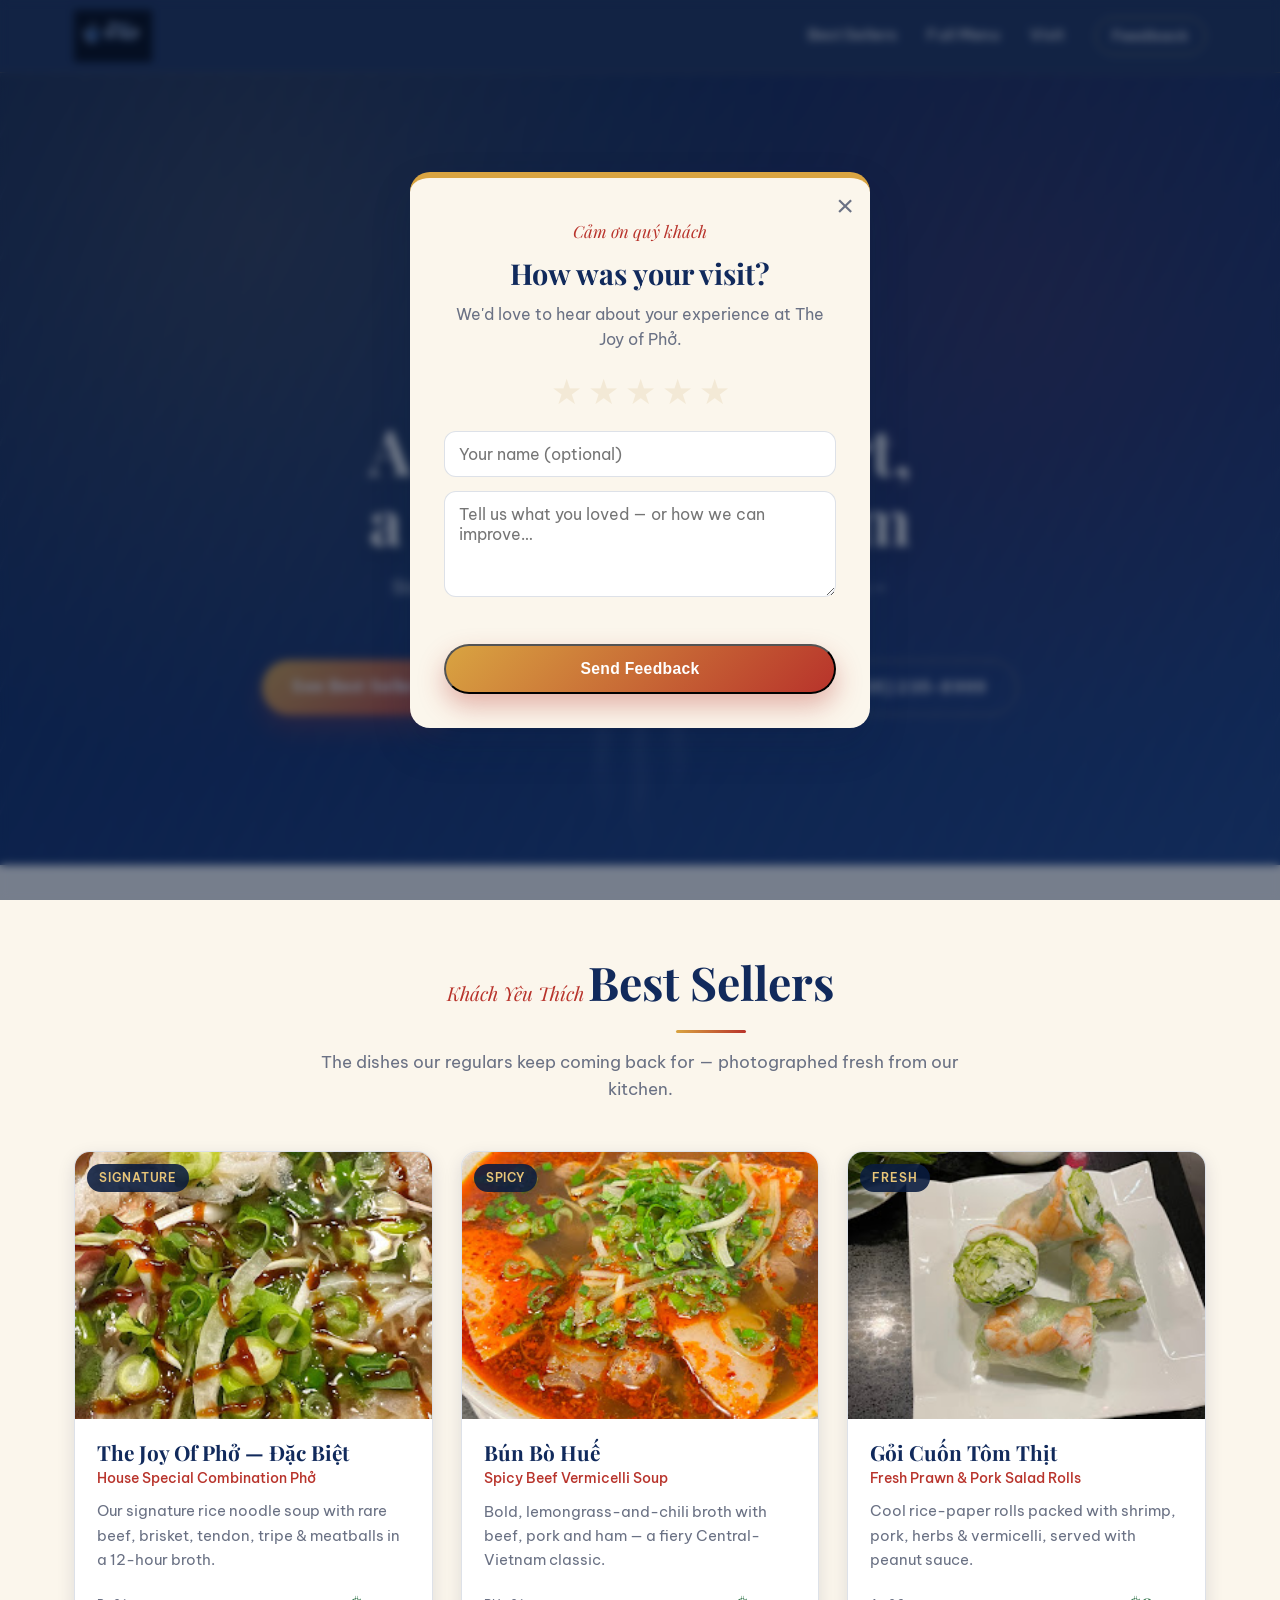
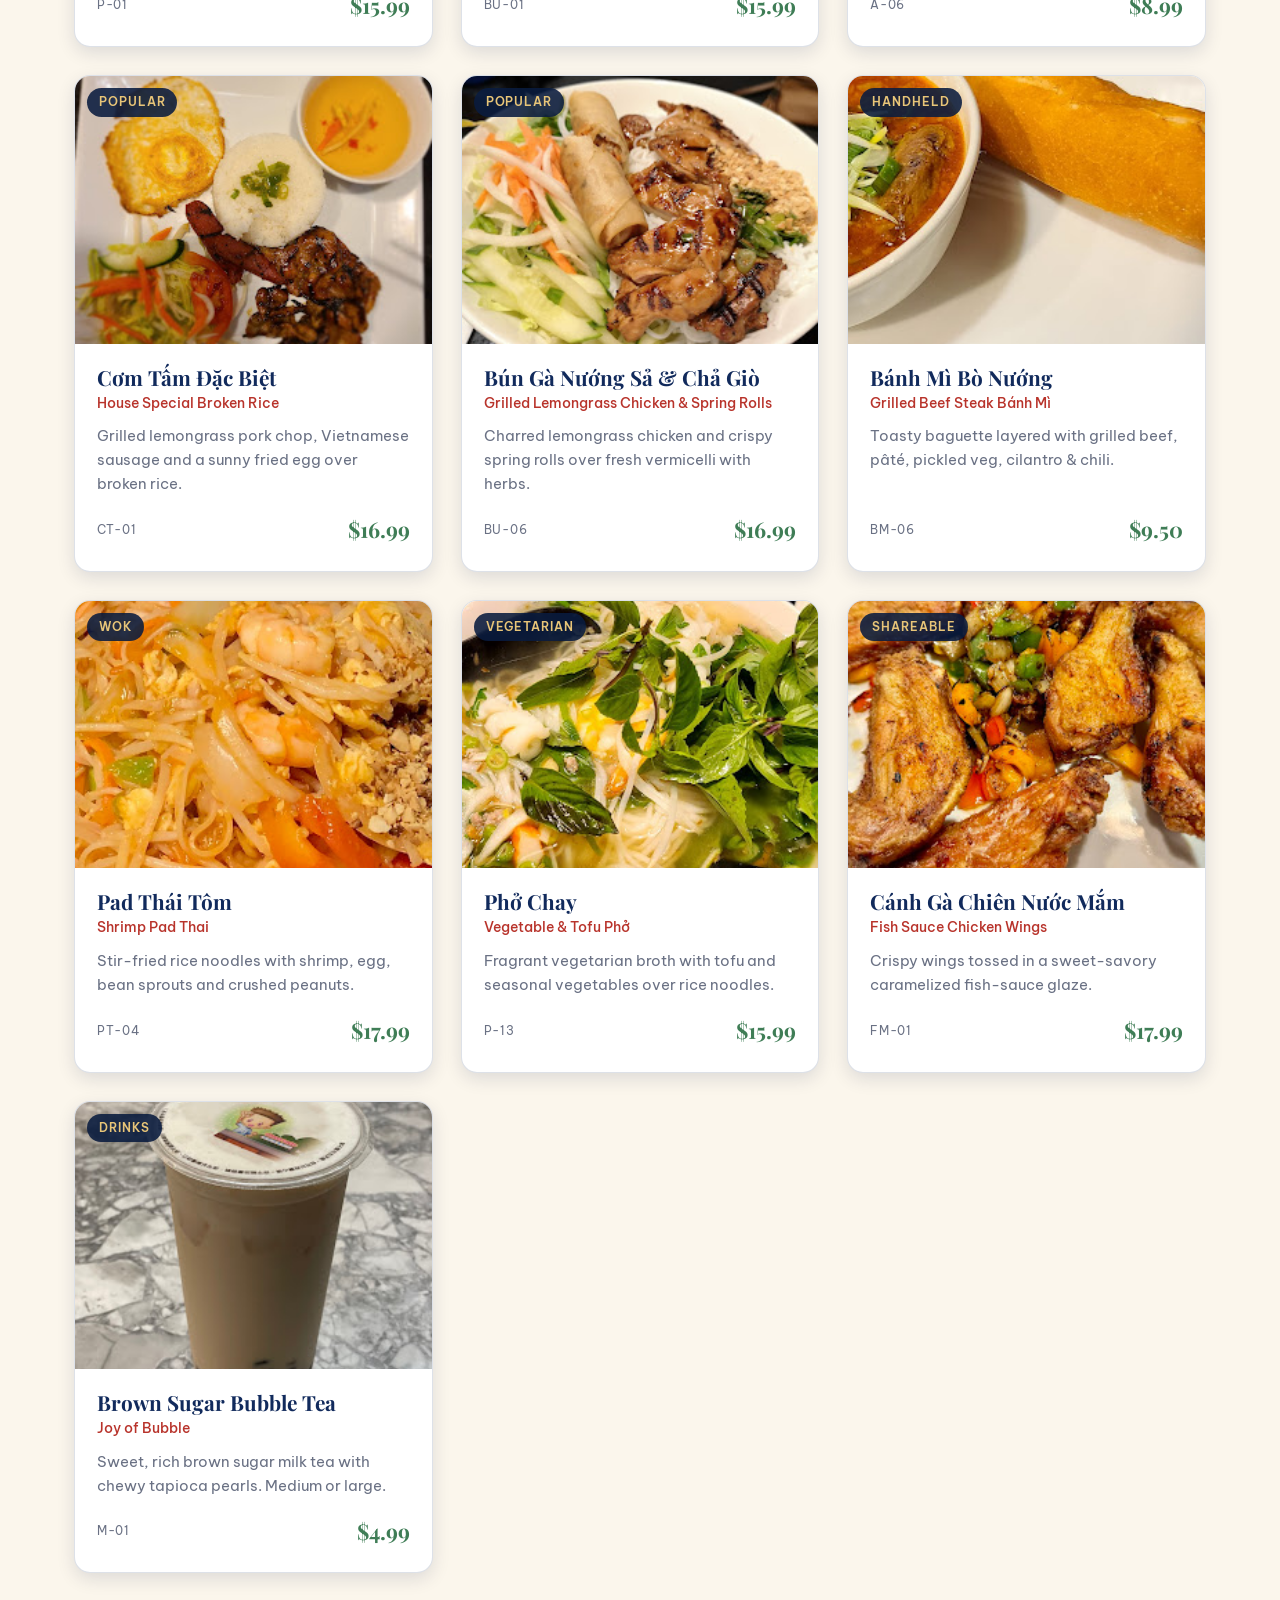
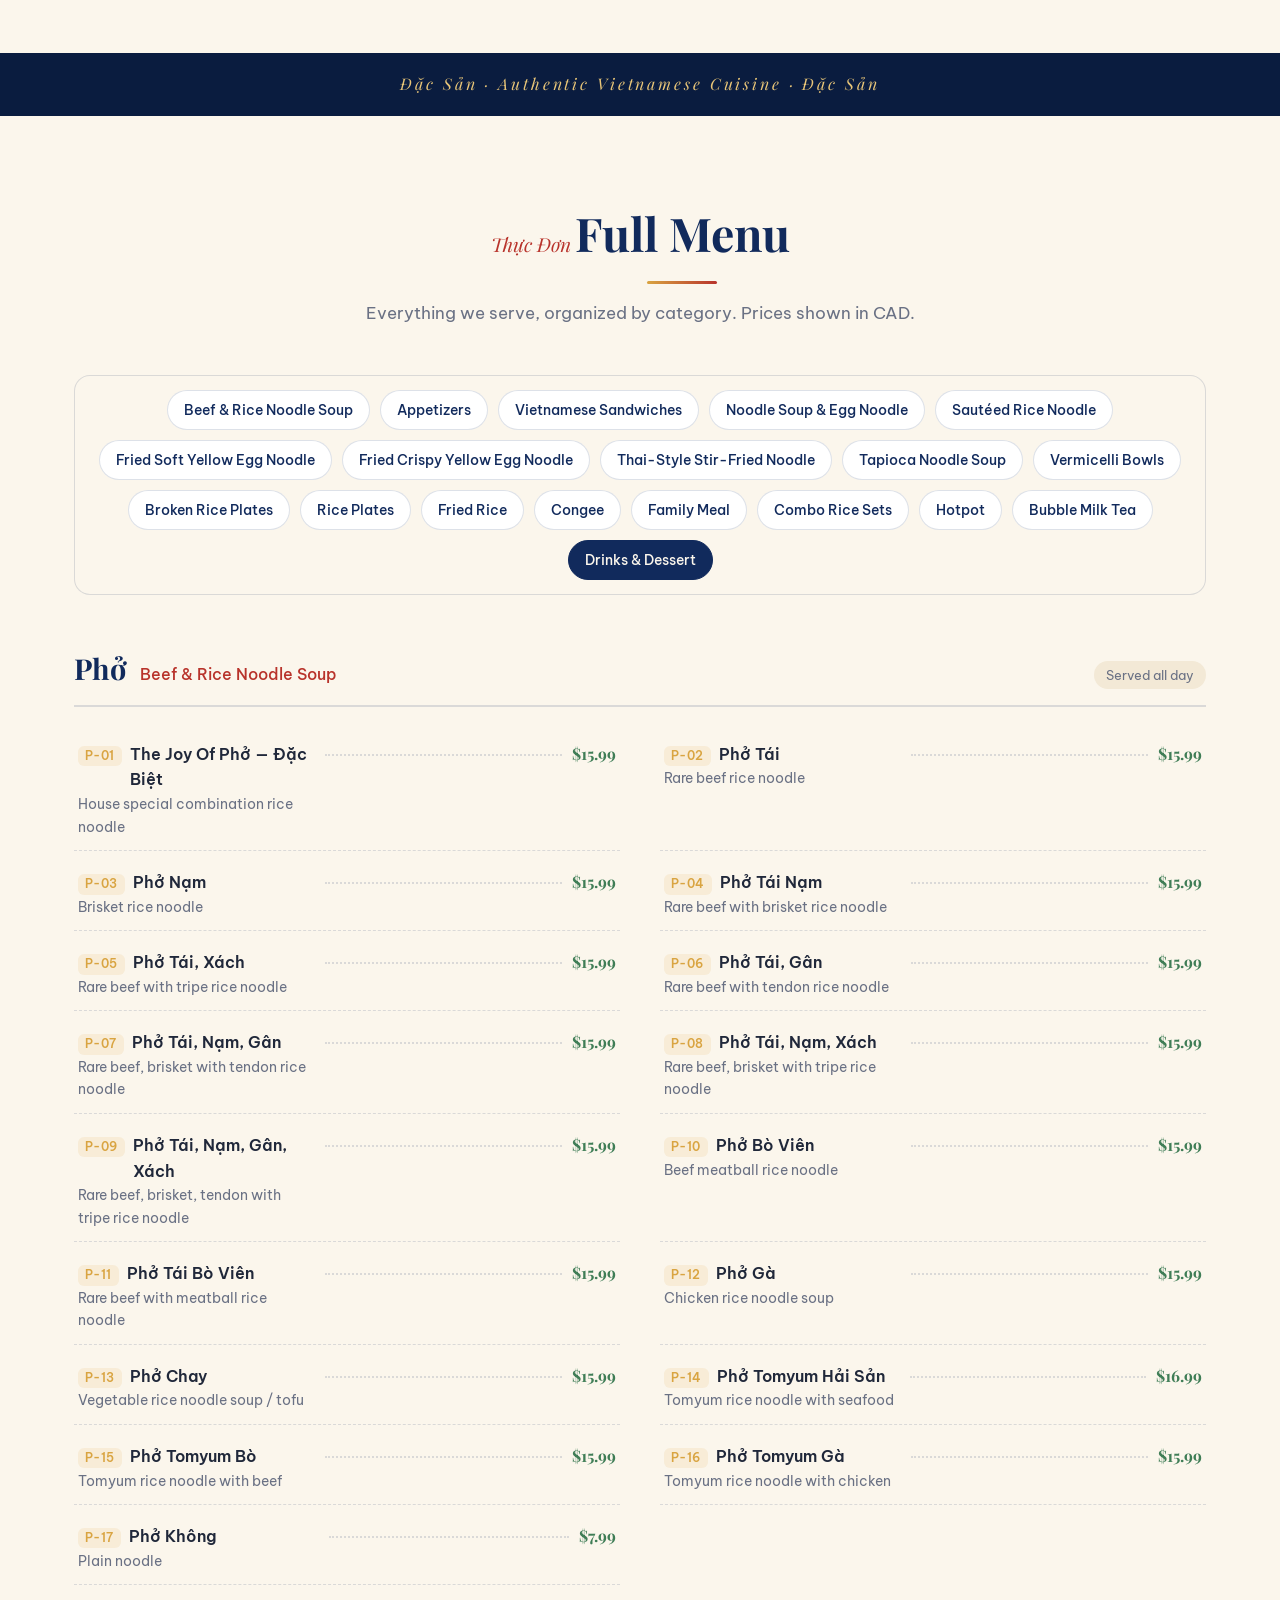
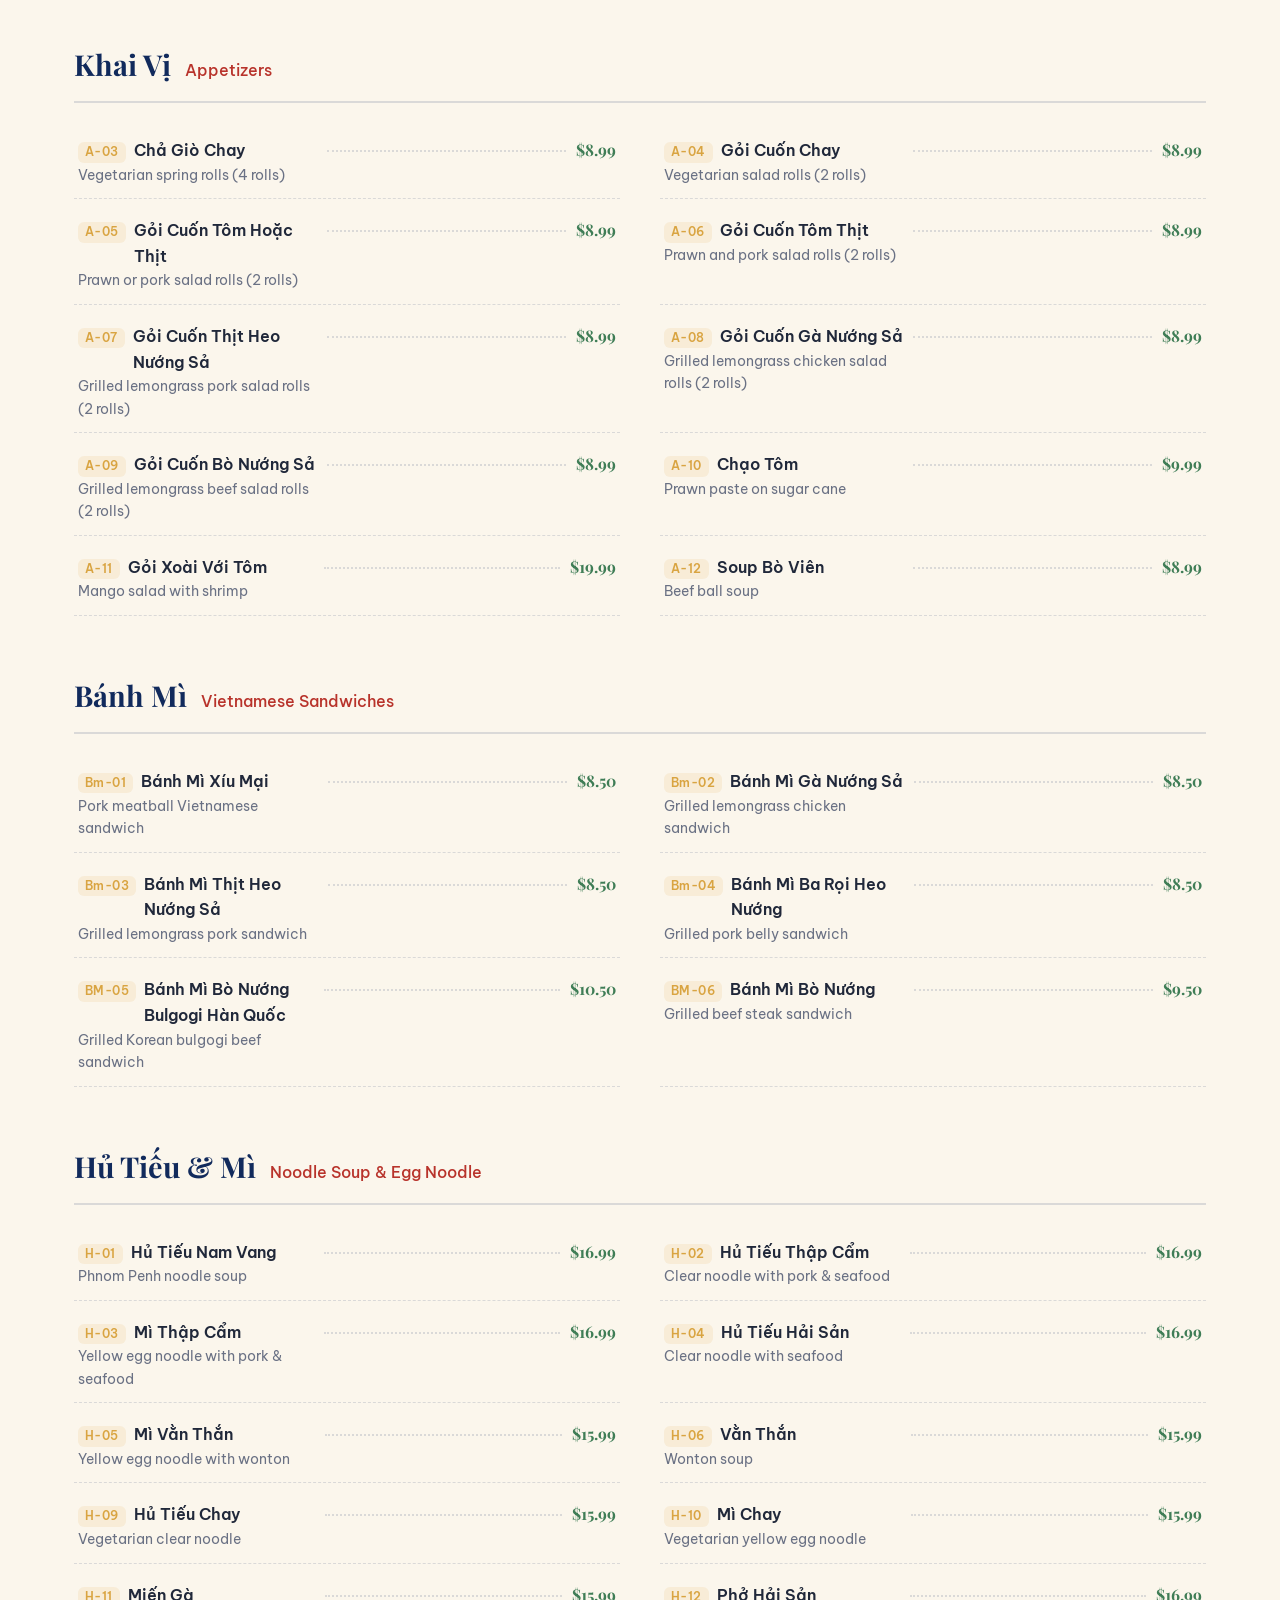
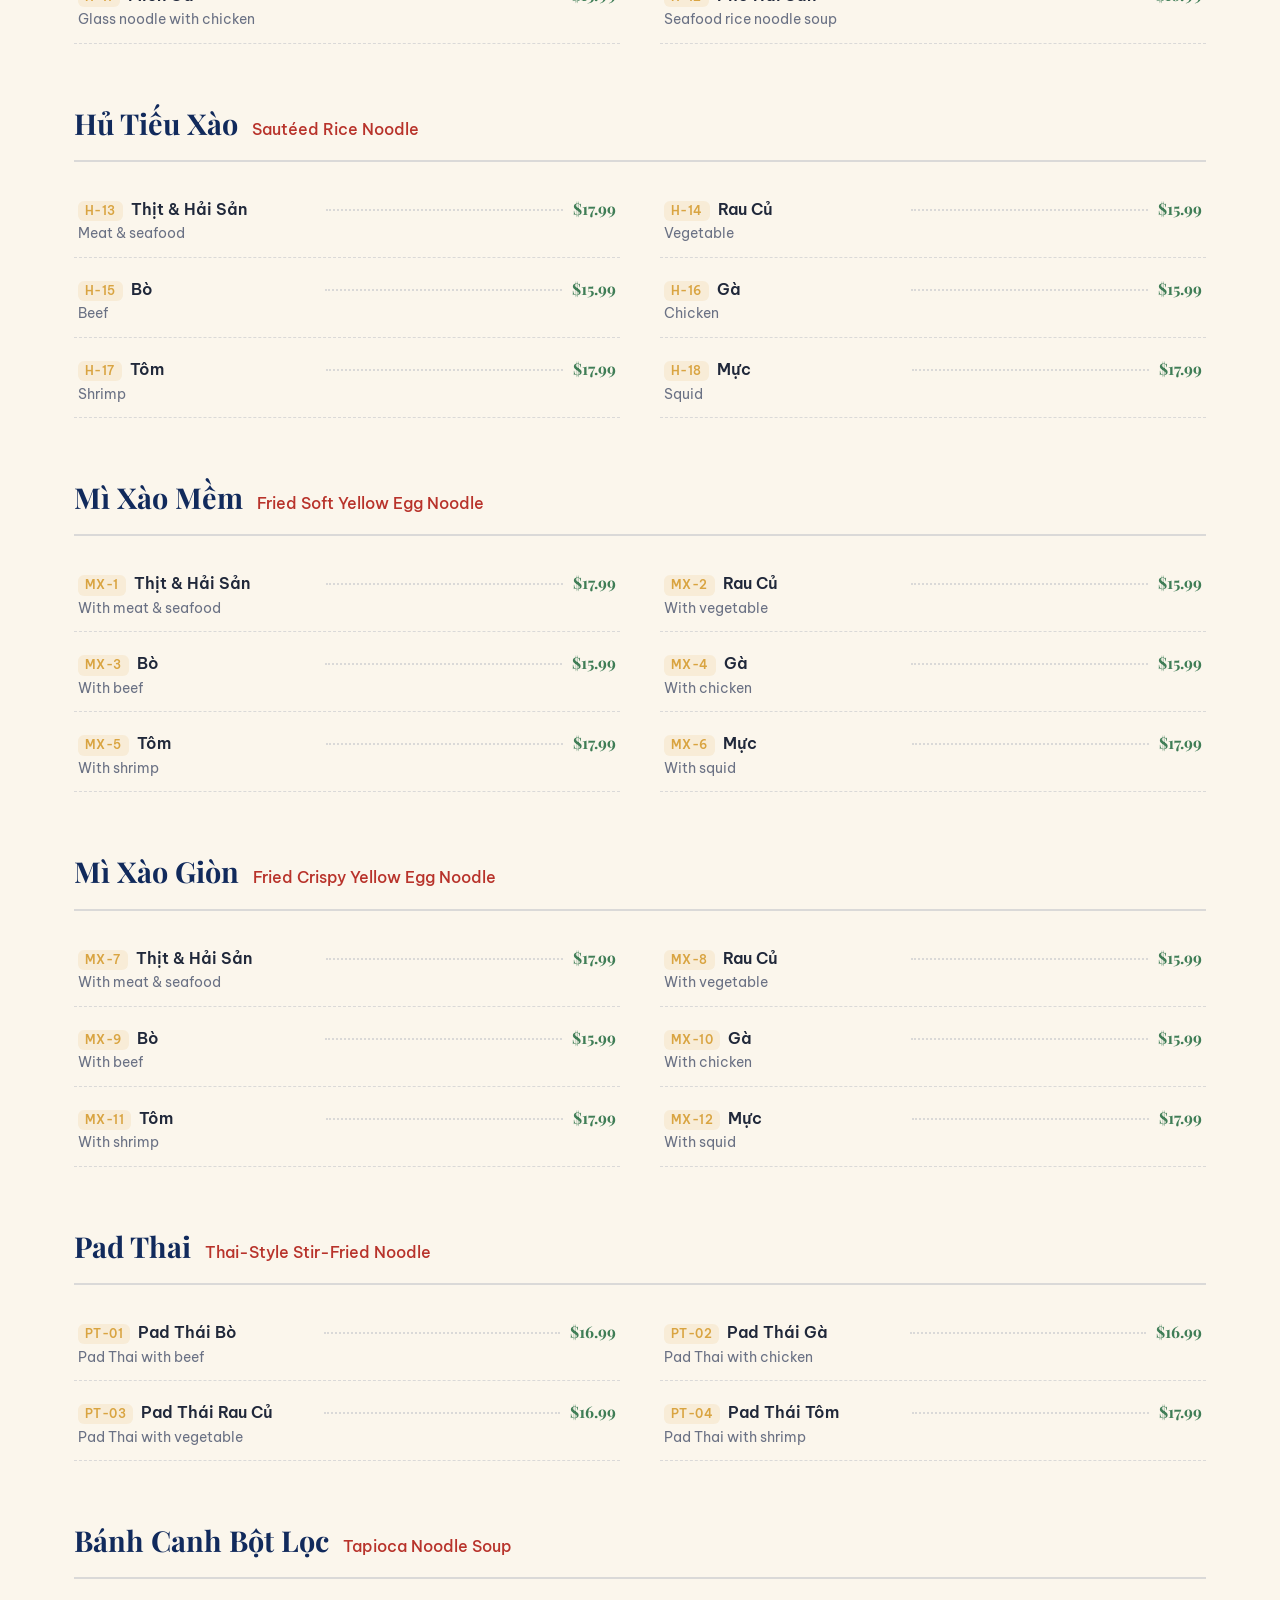
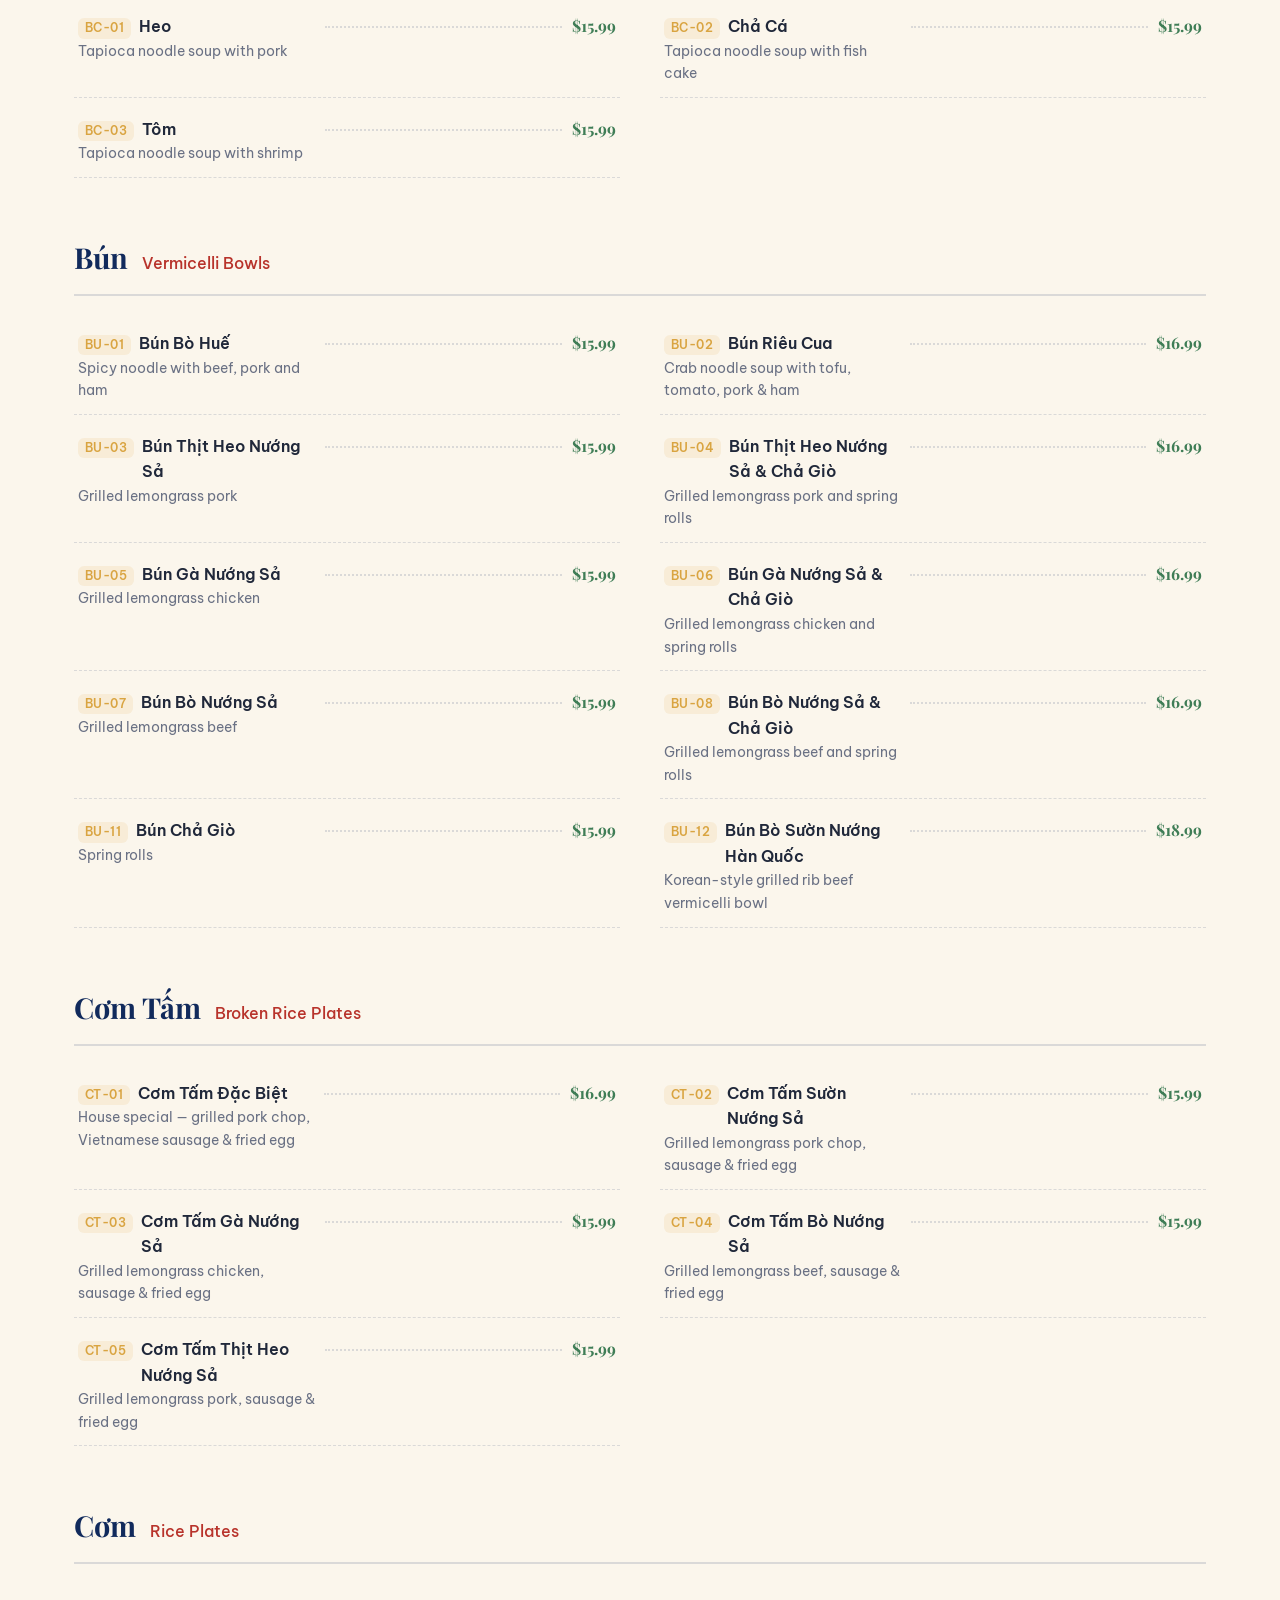
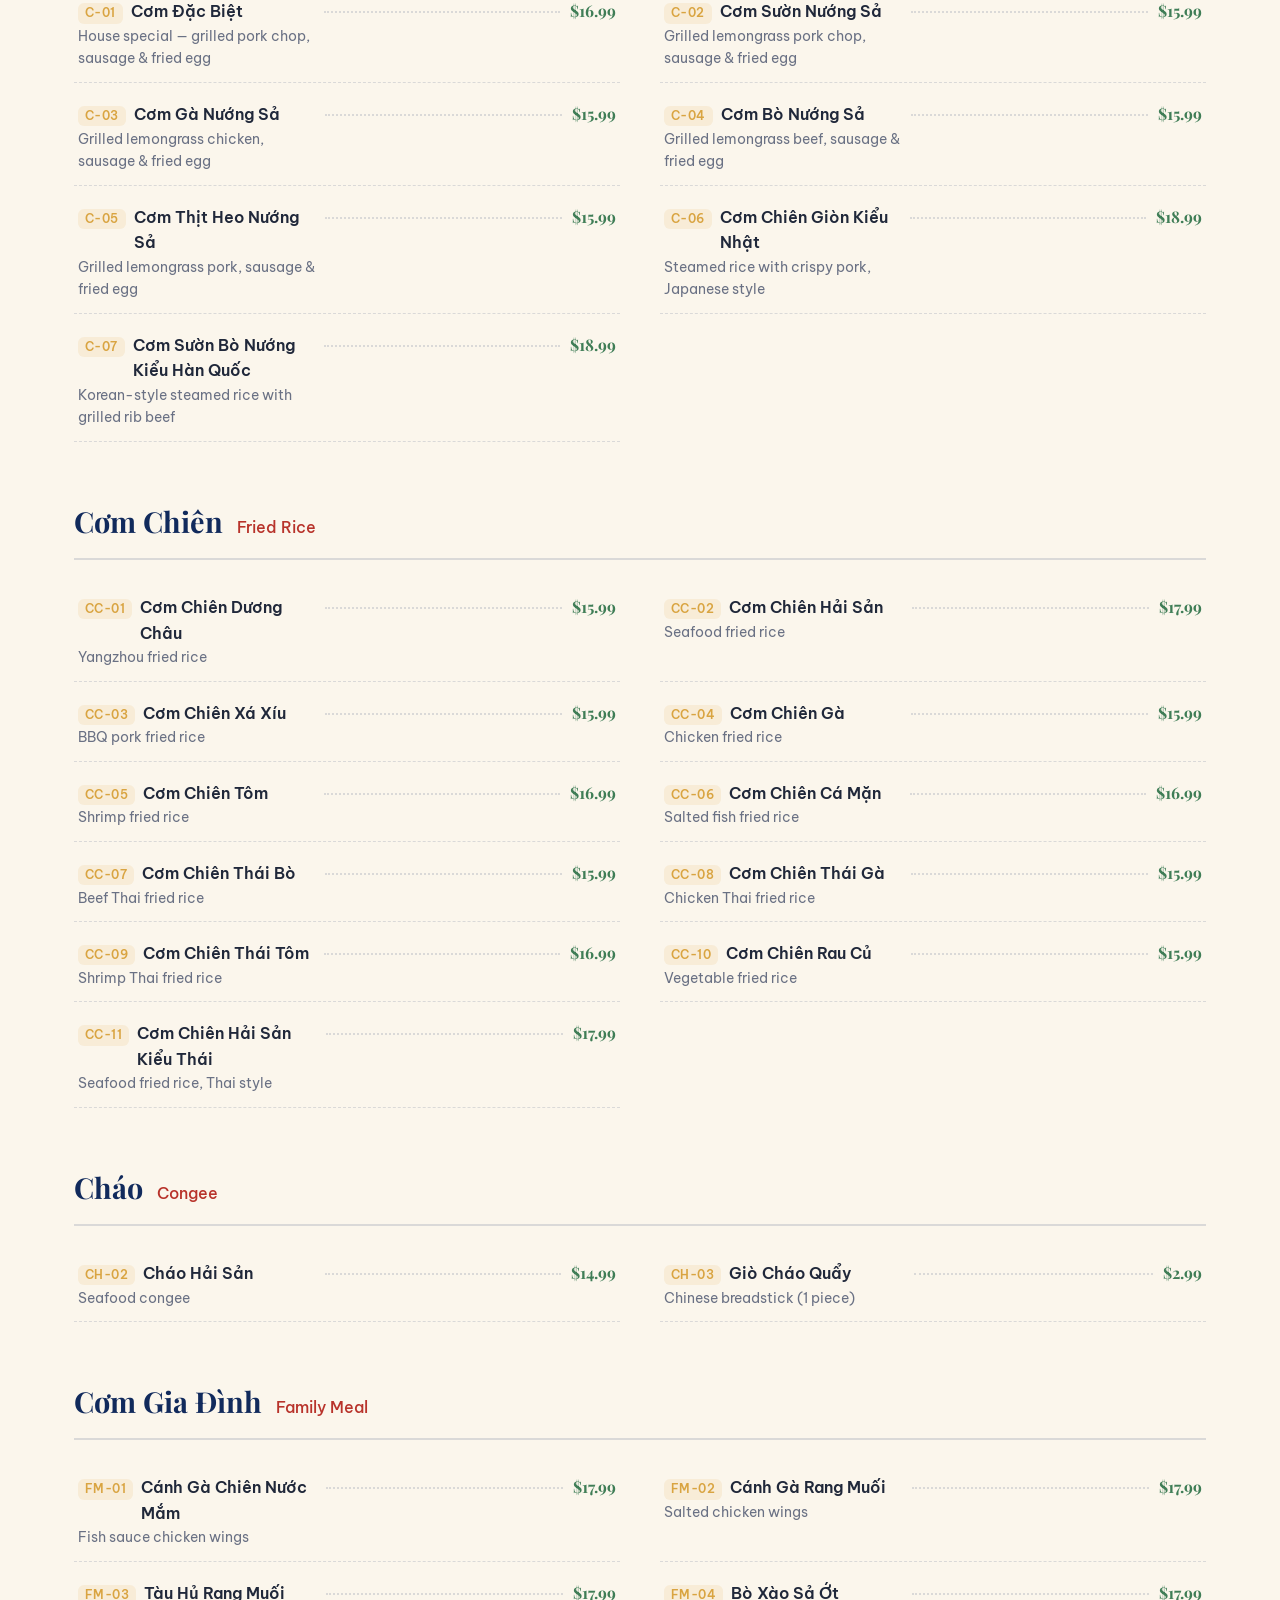
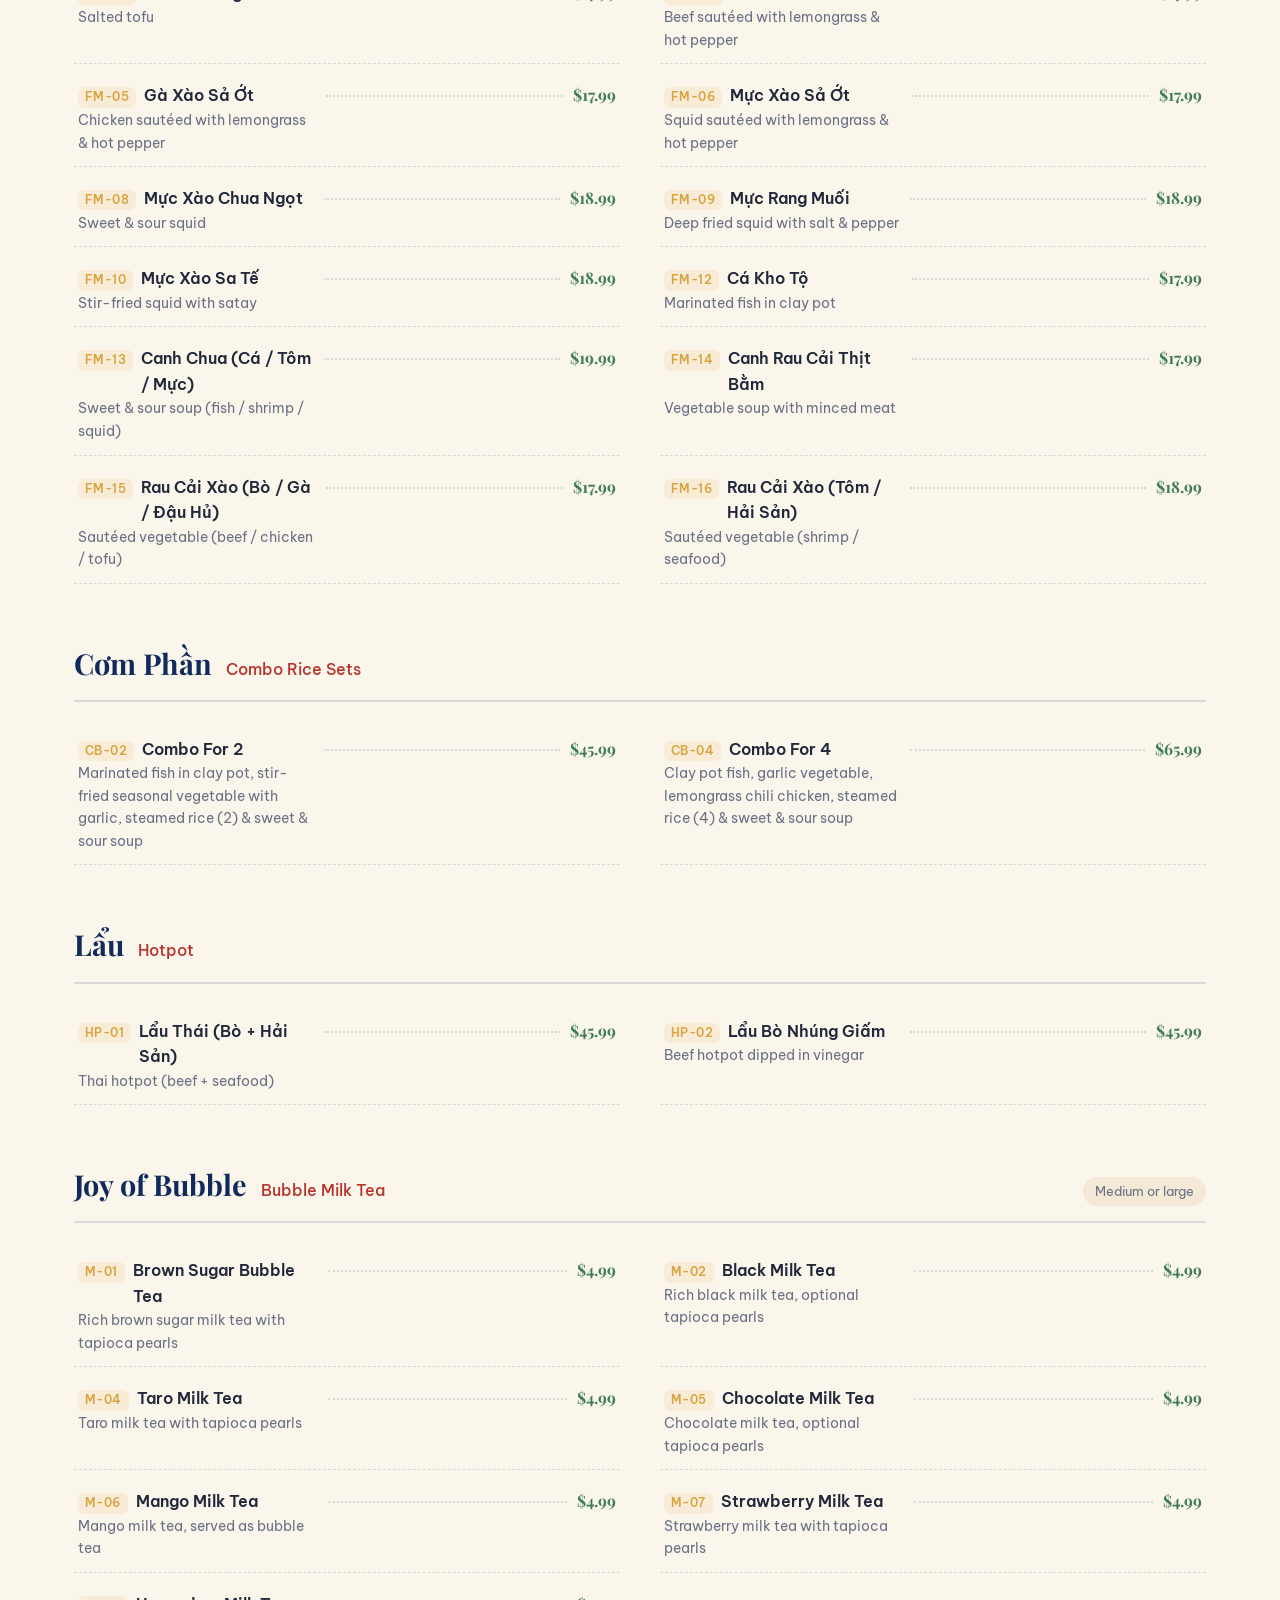
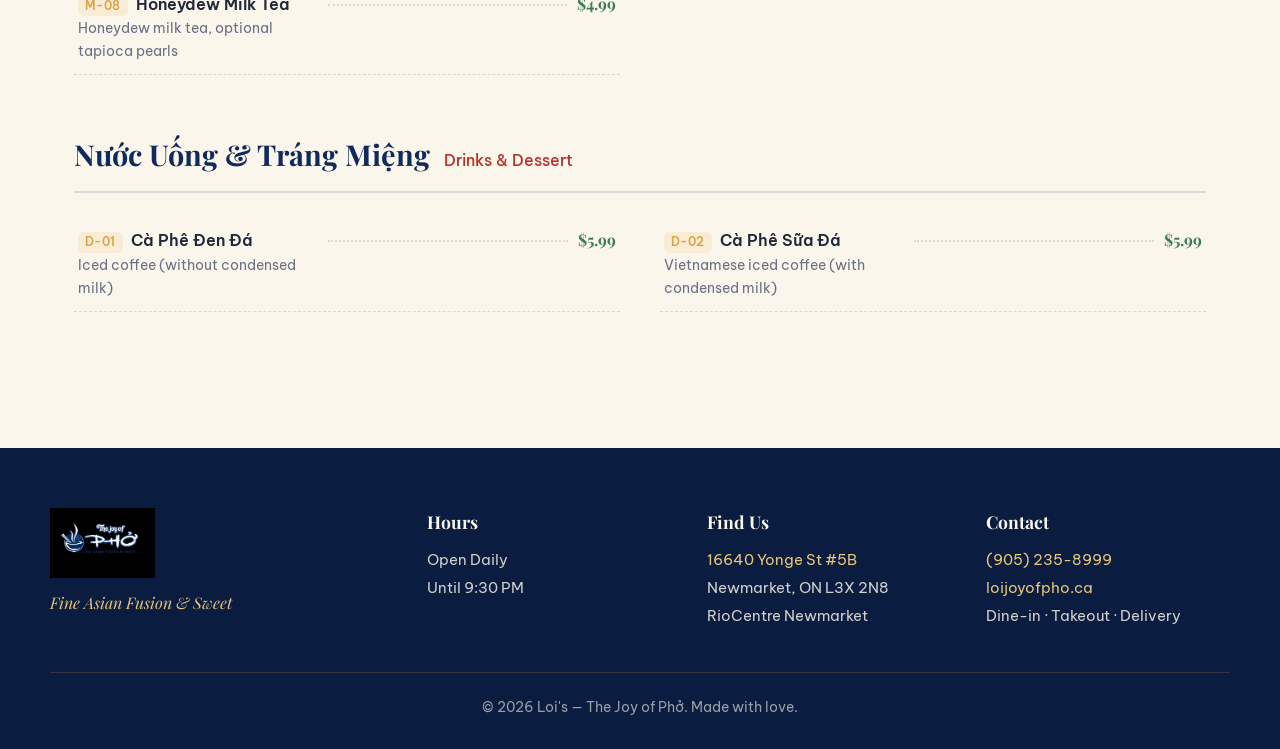
==== index.html @ 7165ece6 "Initial commit: Loi's The Joy of Pho menu website with feedback page" ====
<!DOCTYPE html>
<html lang="en">
<head>
  <meta charset="UTF-8" />
  <meta name="viewport" content="width=device-width, initial-scale=1.0" />
  <title>Loi's — The Joy of Phở | Fine Asian Fusion</title>
  <meta name="description" content="Loi's — The Joy of Phở. Authentic Vietnamese pho, banh mi, vermicelli bowls, broken rice and bubble tea. Fine Asian fusion & sweet." />
  <link rel="preconnect" href="https://fonts.googleapis.com" />
  <link rel="preconnect" href="https://fonts.gstatic.com" crossorigin />
  <link href="https://fonts.googleapis.com/css2?family=Playfair+Display:ital,wght@0,500;0,700;1,500&family=Be+Vietnam+Pro:wght@300;400;500;600;700&display=swap" rel="stylesheet" />
  <link rel="icon" type="image/png" href="assets/brand/logo.png" />
  <link rel="stylesheet" href="css/styles.css" />
</head>
<body>
  <!-- Top nav -->
  <header class="site-header" id="top">
    <div class="nav-inner">
      <a class="brand" href="#top">
        <img src="assets/brand/logo.png" alt="Loi's The Joy of Phở logo" />
      </a>
      <nav class="nav-links" id="navLinks">
        <a href="#best-sellers">Best Sellers</a>
        <a href="#menu">Full Menu</a>
        <a href="#visit">Visit</a>
        <a href="feedback.html" class="nav-feedback">Feedback</a>
      </nav>
      <button class="nav-toggle" id="navToggle" aria-label="Toggle navigation">
        <span></span><span></span><span></span>
      </button>
    </div>
  </header>

  <!-- Hero -->
  <section class="hero">
    <div class="hero-overlay"></div>
    <div class="hero-content">
      <img class="hero-logo" src="assets/brand/logo.png" alt="Loi's The Joy of Phở" />
      <p class="hero-kicker">Fine Asian Fusion &amp; Sweet</p>
      <h1 class="hero-title">A bowl of comfort,<br />a taste of Việt Nam</h1>
      <p class="hero-sub">
        Slow-simmered broths, fresh herbs and family recipes — served with joy, all day long.
      </p>
      <div class="hero-actions">
        <a class="btn btn-primary" href="#best-sellers">See Best Sellers</a>
        <a class="btn btn-ghost" href="#menu">Browse Full Menu</a>
        <a class="btn btn-ghost" href="tel:+19052358999">Call to Order · (905) 235-8999</a>
      </div>
    </div>
    <div class="steam-wrap" aria-hidden="true">
      <span class="steam"></span><span class="steam"></span><span class="steam"></span>
    </div>
  </section>

  <!-- Best sellers -->
  <section class="section best-sellers" id="best-sellers">
    <div class="section-head">
      <span class="eyebrow">Khách Yêu Thích</span>
      <h2 class="section-title">Best Sellers</h2>
      <p class="section-desc">The dishes our regulars keep coming back for — photographed fresh from our kitchen.</p>
    </div>
    <div class="bestseller-grid" id="bestSellerGrid"><!-- injected by JS --></div>
  </section>

  <!-- Divider -->
  <div class="band">
    <span class="band-text">Đặc Sản · Authentic Vietnamese Cuisine · Đặc Sản</span>
  </div>

  <!-- Full menu -->
  <section class="section menu" id="menu">
    <div class="section-head">
      <span class="eyebrow">Thực Đơn</span>
      <h2 class="section-title">Full Menu</h2>
      <p class="section-desc">Everything we serve, organized by category. Prices shown in CAD.</p>
    </div>

    <nav class="cat-nav" id="catNav"><!-- injected by JS --></nav>

    <div class="menu-list" id="menuList"><!-- injected by JS --></div>
  </section>

  <!-- Visit / footer -->
  <footer class="site-footer" id="visit">
    <div class="footer-inner">
      <div class="footer-brand">
        <img src="assets/brand/logo.png" alt="Loi's The Joy of Phở" />
        <p>Fine Asian Fusion &amp; Sweet</p>
      </div>
      <div class="footer-col">
        <h3>Hours</h3>
        <p>Open Daily</p>
        <p>Until 9:30 PM</p>
      </div>
      <div class="footer-col">
        <h3>Find Us</h3>
        <p><a href="https://maps.google.com/?q=16640+Yonge+St+5B+Newmarket+ON+L3X+2N8" target="_blank" rel="noopener">16640 Yonge St #5B</a></p>
        <p>Newmarket, ON L3X 2N8</p>
        <p>RioCentre Newmarket</p>
      </div>
      <div class="footer-col">
        <h3>Contact</h3>
        <p><a href="tel:+19052358999">(905) 235-8999</a></p>
        <p><a href="https://loijoyofpho.ca" target="_blank" rel="noopener">loijoyofpho.ca</a></p>
        <p>Dine-in · Takeout · Delivery</p>
      </div>
    </div>
    <p class="footer-note">© <span id="year"></span> Loi's — The Joy of Phở. Made with love.</p>
  </footer>

  <!-- Feedback popup -->
  <div class="modal-overlay" id="feedbackModal" aria-hidden="true">
    <div class="modal" role="dialog" aria-modal="true" aria-labelledby="feedbackTitle">
      <button class="modal-close" id="feedbackClose" aria-label="Close feedback">&times;</button>
      <div class="modal-body" id="feedbackFormWrap">
        <span class="modal-eyebrow">Cảm ơn quý khách</span>
        <h2 class="modal-title" id="feedbackTitle">How was your visit?</h2>
        <p class="modal-sub">We'd love to hear about your experience at The Joy of Phở.</p>

        <form id="feedbackForm" novalidate>
          <div class="rating" id="ratingStars" role="radiogroup" aria-label="Star rating">
            <button type="button" class="star" data-value="1" aria-label="1 star">&#9733;</button>
            <button type="button" class="star" data-value="2" aria-label="2 stars">&#9733;</button>
            <button type="button" class="star" data-value="3" aria-label="3 stars">&#9733;</button>
            <button type="button" class="star" data-value="4" aria-label="4 stars">&#9733;</button>
            <button type="button" class="star" data-value="5" aria-label="5 stars">&#9733;</button>
          </div>

          <div class="field-row">
            <input type="text" id="fbName" placeholder="Your name (optional)" autocomplete="name" />
          </div>
          <div class="field-row">
            <textarea id="fbMessage" rows="4" placeholder="Tell us what you loved — or how we can improve…"></textarea>
          </div>
          <p class="form-error" id="fbError"></p>
          <button type="submit" class="btn btn-primary modal-submit">Send Feedback</button>
        </form>
      </div>

      <div class="modal-body modal-thanks" id="feedbackThanks" hidden>
        <div class="thanks-mark">&#10003;</div>
        <h2 class="modal-title">Cảm ơn!</h2>
        <p class="modal-sub">Thank you for your feedback — we hope to see you again soon.</p>
        <button type="button" class="btn btn-primary" id="feedbackDone">Close</button>
      </div>
    </div>
  </div>

  <script src="js/menu-data.js"></script>
  <script src="js/app.js"></script>
</body>
</html>
---- css/styles.css ----
/* ============================================================
   Loi's — The Joy of Phở
   Palette inspired by the logo (deep navy + white) with warm
   Vietnamese accents (lacquer red, gold, herb green, cream).
   ============================================================ */

:root {
  --navy: #112a5c;
  --navy-deep: #0a1c3f;
  --navy-soft: #1d3d77;
  --cream: #fbf6ec;
  --cream-deep: #f3e9d6;
  --gold: #d9a441;
  --gold-soft: #e8c578;
  --red: #b8332b;
  --red-deep: #8f231d;
  --herb: #3f7d56;
  --ink: #20283a;
  --muted: #6a7184;
  --line: rgba(17, 42, 92, 0.14);
  --shadow: 0 18px 40px rgba(10, 28, 63, 0.16);
  --shadow-sm: 0 6px 18px rgba(10, 28, 63, 0.12);
  --serif: "Playfair Display", Georgia, serif;
  --sans: "Be Vietnam Pro", system-ui, -apple-system, sans-serif;
  --radius: 16px;
  --max: 1180px;
}

* { box-sizing: border-box; margin: 0; padding: 0; }

html { scroll-behavior: smooth; scroll-padding-top: 84px; }

body {
  font-family: var(--sans);
  color: var(--ink);
  background: var(--cream);
  line-height: 1.6;
  -webkit-font-smoothing: antialiased;
}

img { max-width: 100%; display: block; }
a { color: inherit; text-decoration: none; }

/* ---------- Header / Nav ---------- */
.site-header {
  position: sticky;
  top: 0;
  z-index: 50;
  background: rgba(10, 28, 63, 0.92);
  backdrop-filter: blur(10px);
  border-bottom: 1px solid rgba(217, 164, 65, 0.25);
}
.nav-inner {
  max-width: var(--max);
  margin: 0 auto;
  padding: 10px 24px;
  display: flex;
  align-items: center;
  justify-content: space-between;
}
.brand img { height: 52px; width: auto; }
.nav-links { display: flex; gap: 30px; }
.nav-links a {
  color: var(--cream);
  font-weight: 500;
  font-size: 0.95rem;
  letter-spacing: 0.02em;
  position: relative;
  padding: 6px 0;
}
.nav-links a::after {
  content: "";
  position: absolute;
  left: 0; bottom: 0;
  width: 0; height: 2px;
  background: var(--gold);
  transition: width 0.25s ease;
}
.nav-links a:hover { color: var(--gold-soft); }
.nav-links a:hover::after { width: 100%; }

.nav-feedback {
  border: 1.5px solid rgba(232, 197, 120, 0.6);
  border-radius: 999px;
  padding: 6px 16px !important;
}
.nav-feedback::after { display: none; }
.nav-feedback:hover { background: rgba(232, 197, 120, 0.14); color: var(--gold-soft); }

.nav-toggle {
  display: none;
  flex-direction: column;
  gap: 5px;
  background: none;
  border: none;
  cursor: pointer;
  padding: 6px;
}
.nav-toggle span {
  width: 26px; height: 2px;
  background: var(--cream);
  transition: 0.3s;
}

/* ---------- Hero ---------- */
.hero {
  position: relative;
  min-height: 88vh;
  display: flex;
  align-items: center;
  justify-content: center;
  text-align: center;
  padding: 80px 24px;
  background:
    radial-gradient(circle at 20% 20%, rgba(217, 164, 65, 0.18), transparent 45%),
    radial-gradient(circle at 80% 30%, rgba(184, 51, 43, 0.18), transparent 40%),
    linear-gradient(160deg, var(--navy-deep), var(--navy) 60%, var(--navy-soft));
  overflow: hidden;
}
.hero::before {
  /* subtle bamboo-stripe texture */
  content: "";
  position: absolute;
  inset: 0;
  background-image: repeating-linear-gradient(
    115deg,
    rgba(255, 255, 255, 0.03) 0px,
    rgba(255, 255, 255, 0.03) 2px,
    transparent 2px,
    transparent 26px
  );
  pointer-events: none;
}
.hero-content { position: relative; max-width: 760px; z-index: 2; }
.hero-logo {
  height: 150px;
  width: auto;
  margin: 0 auto 8px;
  filter: drop-shadow(0 10px 26px rgba(0, 0, 0, 0.45));
}
.hero-kicker {
  font-family: var(--sans);
  text-transform: uppercase;
  letter-spacing: 0.4em;
  font-size: 0.78rem;
  font-weight: 600;
  color: var(--gold-soft);
  margin-bottom: 14px;
}
.hero-title {
  font-family: var(--serif);
  color: var(--cream);
  font-size: clamp(2.2rem, 5.5vw, 4rem);
  line-height: 1.1;
  font-weight: 700;
  margin-bottom: 18px;
  text-shadow: 0 6px 24px rgba(0, 0, 0, 0.35);
}
.hero-sub {
  color: rgba(251, 246, 236, 0.85);
  font-size: 1.1rem;
  max-width: 520px;
  margin: 0 auto 30px;
}
.hero-actions { display: flex; gap: 16px; justify-content: center; flex-wrap: wrap; }

.btn {
  display: inline-block;
  padding: 14px 30px;
  border-radius: 999px;
  font-weight: 600;
  font-size: 0.98rem;
  letter-spacing: 0.02em;
  transition: transform 0.2s ease, box-shadow 0.2s ease, background 0.2s ease;
  cursor: pointer;
}
.btn-primary {
  background: linear-gradient(135deg, var(--gold), var(--red));
  color: #fff;
  box-shadow: 0 12px 26px rgba(184, 51, 43, 0.35);
}
.btn-primary:hover { transform: translateY(-2px); box-shadow: 0 16px 32px rgba(184, 51, 43, 0.45); }
.btn-ghost {
  background: transparent;
  color: var(--cream);
  border: 1.5px solid rgba(232, 197, 120, 0.6);
}
.btn-ghost:hover { background: rgba(232, 197, 120, 0.12); transform: translateY(-2px); }

/* rising steam animation */
.steam-wrap {
  position: absolute;
  bottom: 0; left: 50%;
  transform: translateX(-50%);
  display: flex; gap: 30px;
  z-index: 1;
  opacity: 0.4;
}
.steam {
  width: 8px; height: 120px;
  background: linear-gradient(to top, transparent, rgba(255,255,255,0.5));
  border-radius: 50%;
  filter: blur(6px);
  animation: rise 5s ease-in-out infinite;
}
.steam:nth-child(2) { animation-delay: 1.2s; height: 160px; }
.steam:nth-child(3) { animation-delay: 2.4s; height: 100px; }
@keyframes rise {
  0% { transform: translateY(40px) scaleX(1); opacity: 0; }
  40% { opacity: 0.6; }
  100% { transform: translateY(-40px) scaleX(1.6); opacity: 0; }
}

/* ---------- Inner page hero ---------- */
.page-hero {
  position: relative;
  text-align: center;
  padding: 70px 24px 56px;
  background:
    radial-gradient(circle at 25% 20%, rgba(217, 164, 65, 0.18), transparent 50%),
    radial-gradient(circle at 80% 30%, rgba(184, 51, 43, 0.16), transparent 45%),
    linear-gradient(160deg, var(--navy-deep), var(--navy) 70%, var(--navy-soft));
  overflow: hidden;
}
.page-hero::before {
  content: "";
  position: absolute;
  inset: 0;
  background-image: repeating-linear-gradient(
    115deg,
    rgba(255, 255, 255, 0.03) 0px,
    rgba(255, 255, 255, 0.03) 2px,
    transparent 2px,
    transparent 26px
  );
  pointer-events: none;
}
.page-hero-content { position: relative; z-index: 2; max-width: 640px; margin: 0 auto; }
.page-hero-title {
  font-family: var(--serif);
  color: var(--cream);
  font-size: clamp(2rem, 5vw, 3.2rem);
  font-weight: 700;
  margin: 6px 0 12px;
  text-shadow: 0 6px 24px rgba(0, 0, 0, 0.35);
}
.page-hero-sub { color: rgba(251, 246, 236, 0.85); font-size: 1.05rem; }

/* ---------- Sections ---------- */
.section { max-width: var(--max); margin: 0 auto; padding: 80px 24px; }
.section-head { text-align: center; max-width: 640px; margin: 0 auto 48px; }
.eyebrow {
  display: inline-block;
  font-family: var(--serif);
  font-style: italic;
  color: var(--red);
  font-size: 1.2rem;
  margin-bottom: 8px;
}
.section-title {
  font-family: var(--serif);
  font-size: clamp(2rem, 4vw, 2.9rem);
  color: var(--navy);
  font-weight: 700;
  position: relative;
  display: inline-block;
  padding-bottom: 14px;
}
.section-title::after {
  content: "";
  position: absolute;
  left: 50%; bottom: 0;
  transform: translateX(-50%);
  width: 70px; height: 3px;
  background: linear-gradient(90deg, var(--gold), var(--red));
  border-radius: 3px;
}
.section-desc { color: var(--muted); margin-top: 16px; font-size: 1.04rem; }

/* ---------- Best sellers ---------- */
.bestseller-grid {
  display: grid;
  grid-template-columns: repeat(auto-fill, minmax(290px, 1fr));
  gap: 28px;
}
.dish-card {
  background: #fff;
  border-radius: var(--radius);
  overflow: hidden;
  box-shadow: var(--shadow-sm);
  border: 1px solid var(--line);
  display: flex;
  flex-direction: column;
  transition: transform 0.25s ease, box-shadow 0.25s ease;
}
.dish-card:hover { transform: translateY(-6px); box-shadow: var(--shadow); }
.dish-photo { position: relative; aspect-ratio: 4 / 3; overflow: hidden; background: var(--cream-deep); }
.dish-photo img { width: 100%; height: 100%; object-fit: cover; transition: transform 0.5s ease; }
.dish-card:hover .dish-photo img { transform: scale(1.06); }
.dish-tag {
  position: absolute;
  top: 12px; left: 12px;
  background: rgba(10, 28, 63, 0.88);
  color: var(--gold-soft);
  font-size: 0.72rem;
  font-weight: 600;
  letter-spacing: 0.08em;
  text-transform: uppercase;
  padding: 5px 12px;
  border-radius: 999px;
}
.dish-body { padding: 20px 22px 24px; display: flex; flex-direction: column; flex: 1; }
.dish-name { font-family: var(--serif); font-size: 1.3rem; color: var(--navy); font-weight: 700; line-height: 1.25; }
.dish-en { color: var(--red); font-size: 0.88rem; font-weight: 500; margin: 2px 0 10px; }
.dish-desc { color: var(--muted); font-size: 0.94rem; flex: 1; }
.dish-foot { display: flex; align-items: center; justify-content: space-between; margin-top: 16px; }
.dish-code { font-size: 0.75rem; color: var(--muted); letter-spacing: 0.06em; }
.dish-price { font-family: var(--serif); font-size: 1.35rem; font-weight: 700; color: var(--herb); }

/* ---------- Decorative band ---------- */
.band {
  background: var(--navy-deep);
  color: var(--gold-soft);
  text-align: center;
  padding: 18px 16px;
  overflow: hidden;
}
.band-text {
  font-family: var(--serif);
  font-style: italic;
  letter-spacing: 0.18em;
  font-size: 1rem;
}

/* ---------- Full menu ---------- */
.menu { background: var(--cream); }
.cat-nav {
  display: flex;
  flex-wrap: wrap;
  gap: 10px;
  justify-content: center;
  margin-bottom: 50px;
  position: sticky;
  top: 74px;
  z-index: 20;
  padding: 14px;
  background: rgba(251, 246, 236, 0.92);
  backdrop-filter: blur(8px);
  border-radius: var(--radius);
  border: 1px solid var(--line);
}
.cat-chip {
  border: 1.5px solid var(--line);
  background: #fff;
  color: var(--navy);
  padding: 8px 16px;
  border-radius: 999px;
  font-size: 0.86rem;
  font-weight: 500;
  cursor: pointer;
  transition: all 0.2s ease;
  white-space: nowrap;
}
.cat-chip:hover { border-color: var(--gold); color: var(--red); }
.cat-chip.active { background: var(--navy); color: var(--cream); border-color: var(--navy); }

.menu-cat { margin-bottom: 56px; scroll-margin-top: 150px; }
.menu-cat-head {
  display: flex;
  align-items: baseline;
  gap: 14px;
  padding-bottom: 14px;
  margin-bottom: 22px;
  border-bottom: 2px solid var(--line);
  flex-wrap: wrap;
}
.menu-cat-vi { font-family: var(--serif); font-size: 1.8rem; color: var(--navy); font-weight: 700; }
.menu-cat-en { color: var(--red); font-size: 1rem; font-weight: 500; }
.menu-cat-note {
  margin-left: auto;
  font-size: 0.8rem;
  color: var(--muted);
  background: var(--cream-deep);
  padding: 4px 12px;
  border-radius: 999px;
}

.item-grid {
  display: grid;
  grid-template-columns: repeat(auto-fill, minmax(420px, 1fr));
  gap: 6px 40px;
}
.menu-item {
  display: flex;
  align-items: baseline;
  gap: 10px;
  padding: 12px 4px;
  border-bottom: 1px dashed var(--line);
}
.item-main { display: flex; flex-direction: column; min-width: 0; flex: 1; }
.item-top { display: flex; align-items: baseline; gap: 8px; }
.item-code {
  font-size: 0.72rem;
  font-weight: 600;
  color: var(--gold);
  background: rgba(217, 164, 65, 0.12);
  padding: 1px 7px;
  border-radius: 6px;
  letter-spacing: 0.04em;
  flex-shrink: 0;
}
.item-name { font-weight: 600; color: var(--ink); }
.item-en { font-size: 0.88rem; color: var(--muted); }
.item-dots { flex: 1; border-bottom: 2px dotted var(--line); transform: translateY(-4px); min-width: 16px; }
.item-price { font-family: var(--serif); font-weight: 700; color: var(--herb); white-space: nowrap; }

/* ---------- Footer ---------- */
.site-footer {
  background: var(--navy-deep);
  color: rgba(251, 246, 236, 0.82);
  padding: 60px 24px 30px;
}
.footer-inner {
  max-width: var(--max);
  margin: 0 auto;
  display: grid;
  grid-template-columns: 1.4fr 1fr 1fr 1fr;
  gap: 36px;
}
.footer-brand img { height: 70px; margin-bottom: 12px; }
.footer-brand p { color: var(--gold-soft); font-style: italic; font-family: var(--serif); }
.footer-col h3 {
  font-family: var(--serif);
  color: var(--cream);
  font-size: 1.1rem;
  margin-bottom: 12px;
}
.footer-col p { font-size: 0.94rem; margin-bottom: 4px; }
.footer-col a { color: var(--gold-soft); transition: color 0.2s ease; }
.footer-col a:hover { color: #fff; text-decoration: underline; }
.footer-note {
  max-width: var(--max);
  margin: 40px auto 0;
  padding-top: 24px;
  border-top: 1px solid rgba(217, 164, 65, 0.2);
  text-align: center;
  font-size: 0.85rem;
  color: rgba(251, 246, 236, 0.6);
}

/* ---------- Feedback / reviews section ---------- */
.feedback-section { background: var(--cream); }

.feedback-summary {
  display: flex;
  align-items: center;
  justify-content: center;
  gap: 28px;
  flex-wrap: wrap;
  background: #fff;
  border: 1px solid var(--line);
  border-radius: var(--radius);
  box-shadow: var(--shadow-sm);
  padding: 26px 34px;
  max-width: 560px;
  margin: 0 auto 26px;
}
.summary-score {
  font-family: var(--serif);
  font-size: 3rem;
  font-weight: 700;
  color: var(--navy);
  line-height: 1;
}
.summary-meta { text-align: left; }
.summary-stars { color: var(--gold); font-size: 1.3rem; letter-spacing: 2px; }
.summary-stars .empty { color: var(--cream-deep); }
.summary-count { color: var(--muted); font-size: 0.92rem; margin-top: 2px; }

.feedback-cta { text-align: center; margin-bottom: 44px; }

.review-grid {
  display: grid;
  grid-template-columns: repeat(auto-fill, minmax(300px, 1fr));
  gap: 22px;
}
.review-card {
  background: #fff;
  border: 1px solid var(--line);
  border-left: 4px solid var(--gold);
  border-radius: 14px;
  padding: 22px 24px;
  box-shadow: var(--shadow-sm);
  display: flex;
  flex-direction: column;
  gap: 10px;
}
.review-card.is-yours { border-left-color: var(--red); background: #fffdf8; }
.review-head { display: flex; align-items: center; justify-content: space-between; gap: 10px; }
.review-author { display: flex; align-items: center; gap: 12px; }
.review-avatar {
  width: 42px; height: 42px;
  border-radius: 50%;
  background: linear-gradient(135deg, var(--navy), var(--navy-soft));
  color: var(--cream);
  font-family: var(--serif);
  font-weight: 700;
  display: flex;
  align-items: center;
  justify-content: center;
  flex-shrink: 0;
}
.review-name { font-weight: 600; color: var(--ink); }
.review-date { font-size: 0.78rem; color: var(--muted); }
.review-stars { color: var(--gold); letter-spacing: 1px; }
.review-stars .empty { color: var(--cream-deep); }
.review-text { color: var(--ink); font-size: 0.96rem; }
.review-badge {
  align-self: flex-start;
  font-size: 0.68rem;
  font-weight: 600;
  letter-spacing: 0.06em;
  text-transform: uppercase;
  color: var(--red);
  background: rgba(184, 51, 43, 0.1);
  padding: 2px 9px;
  border-radius: 999px;
}

/* ---------- Feedback modal ---------- */
.modal-overlay {
  position: fixed;
  inset: 0;
  z-index: 100;
  display: flex;
  align-items: center;
  justify-content: center;
  padding: 24px;
  background: rgba(10, 28, 63, 0.55);
  backdrop-filter: blur(4px);
  opacity: 0;
  visibility: hidden;
  transition: opacity 0.3s ease, visibility 0.3s ease;
}
.modal-overlay.open { opacity: 1; visibility: visible; }

.modal {
  position: relative;
  width: 100%;
  max-width: 460px;
  background: var(--cream);
  border-radius: 20px;
  padding: 40px 34px 34px;
  box-shadow: var(--shadow);
  border-top: 6px solid var(--gold);
  transform: translateY(20px) scale(0.97);
  transition: transform 0.3s ease;
  text-align: center;
}
.modal-overlay.open .modal { transform: translateY(0) scale(1); }

.modal-close {
  position: absolute;
  top: 12px; right: 16px;
  background: none;
  border: none;
  font-size: 1.9rem;
  line-height: 1;
  color: var(--muted);
  cursor: pointer;
  transition: color 0.2s ease, transform 0.2s ease;
}
.modal-close:hover { color: var(--red); transform: rotate(90deg); }

.modal-eyebrow {
  font-family: var(--serif);
  font-style: italic;
  color: var(--red);
  font-size: 1.05rem;
}
.modal-title {
  font-family: var(--serif);
  font-size: 1.8rem;
  color: var(--navy);
  font-weight: 700;
  margin: 4px 0 6px;
}
.modal-sub { color: var(--muted); font-size: 0.98rem; margin-bottom: 22px; }

.rating {
  display: flex;
  justify-content: center;
  gap: 6px;
  margin-bottom: 22px;
}
.star {
  background: none;
  border: none;
  font-size: 2.2rem;
  line-height: 1;
  color: var(--cream-deep);
  cursor: pointer;
  transition: color 0.15s ease, transform 0.15s ease;
}
.star:hover { transform: scale(1.15); }
.star.filled { color: var(--gold); }

.field-row { margin-bottom: 14px; text-align: left; }
.field-row input,
.field-row textarea {
  width: 100%;
  font-family: var(--sans);
  font-size: 0.98rem;
  color: var(--ink);
  background: #fff;
  border: 1.5px solid var(--line);
  border-radius: 12px;
  padding: 12px 14px;
  resize: vertical;
  transition: border-color 0.2s ease, box-shadow 0.2s ease;
}
.field-row input:focus,
.field-row textarea:focus {
  outline: none;
  border-color: var(--gold);
  box-shadow: 0 0 0 3px rgba(217, 164, 65, 0.18);
}
.form-error {
  color: var(--red);
  font-size: 0.85rem;
  min-height: 1.1em;
  margin: -4px 0 10px;
  text-align: left;
}
.modal-submit { width: 100%; margin-top: 4px; }

.modal-thanks { padding: 10px 0; }
.thanks-mark {
  width: 70px; height: 70px;
  margin: 0 auto 16px;
  border-radius: 50%;
  background: linear-gradient(135deg, var(--herb), #2e6440);
  color: #fff;
  font-size: 2rem;
  display: flex;
  align-items: center;
  justify-content: center;
  box-shadow: var(--shadow-sm);
}

/* ---------- Responsive ---------- */
@media (max-width: 760px) {
  .nav-links {
    position: absolute;
    top: 100%; left: 0; right: 0;
    background: var(--navy-deep);
    flex-direction: column;
    gap: 0;
    padding: 0 24px;
    max-height: 0;
    overflow: hidden;
    transition: max-height 0.3s ease, padding 0.3s ease;
  }
  .nav-links.open { max-height: 280px; padding: 16px 24px; }
  .nav-links a { padding: 12px 0; border-bottom: 1px solid rgba(255,255,255,0.08); }
  .nav-toggle { display: flex; }
  .item-grid { grid-template-columns: 1fr; }
  .footer-inner { grid-template-columns: 1fr 1fr; }
  .cat-nav { top: 68px; }
  .menu-cat-note { margin-left: 0; }
}
@media (max-width: 460px) {
  .footer-inner { grid-template-columns: 1fr; }
  .hero-logo { height: 110px; }
}
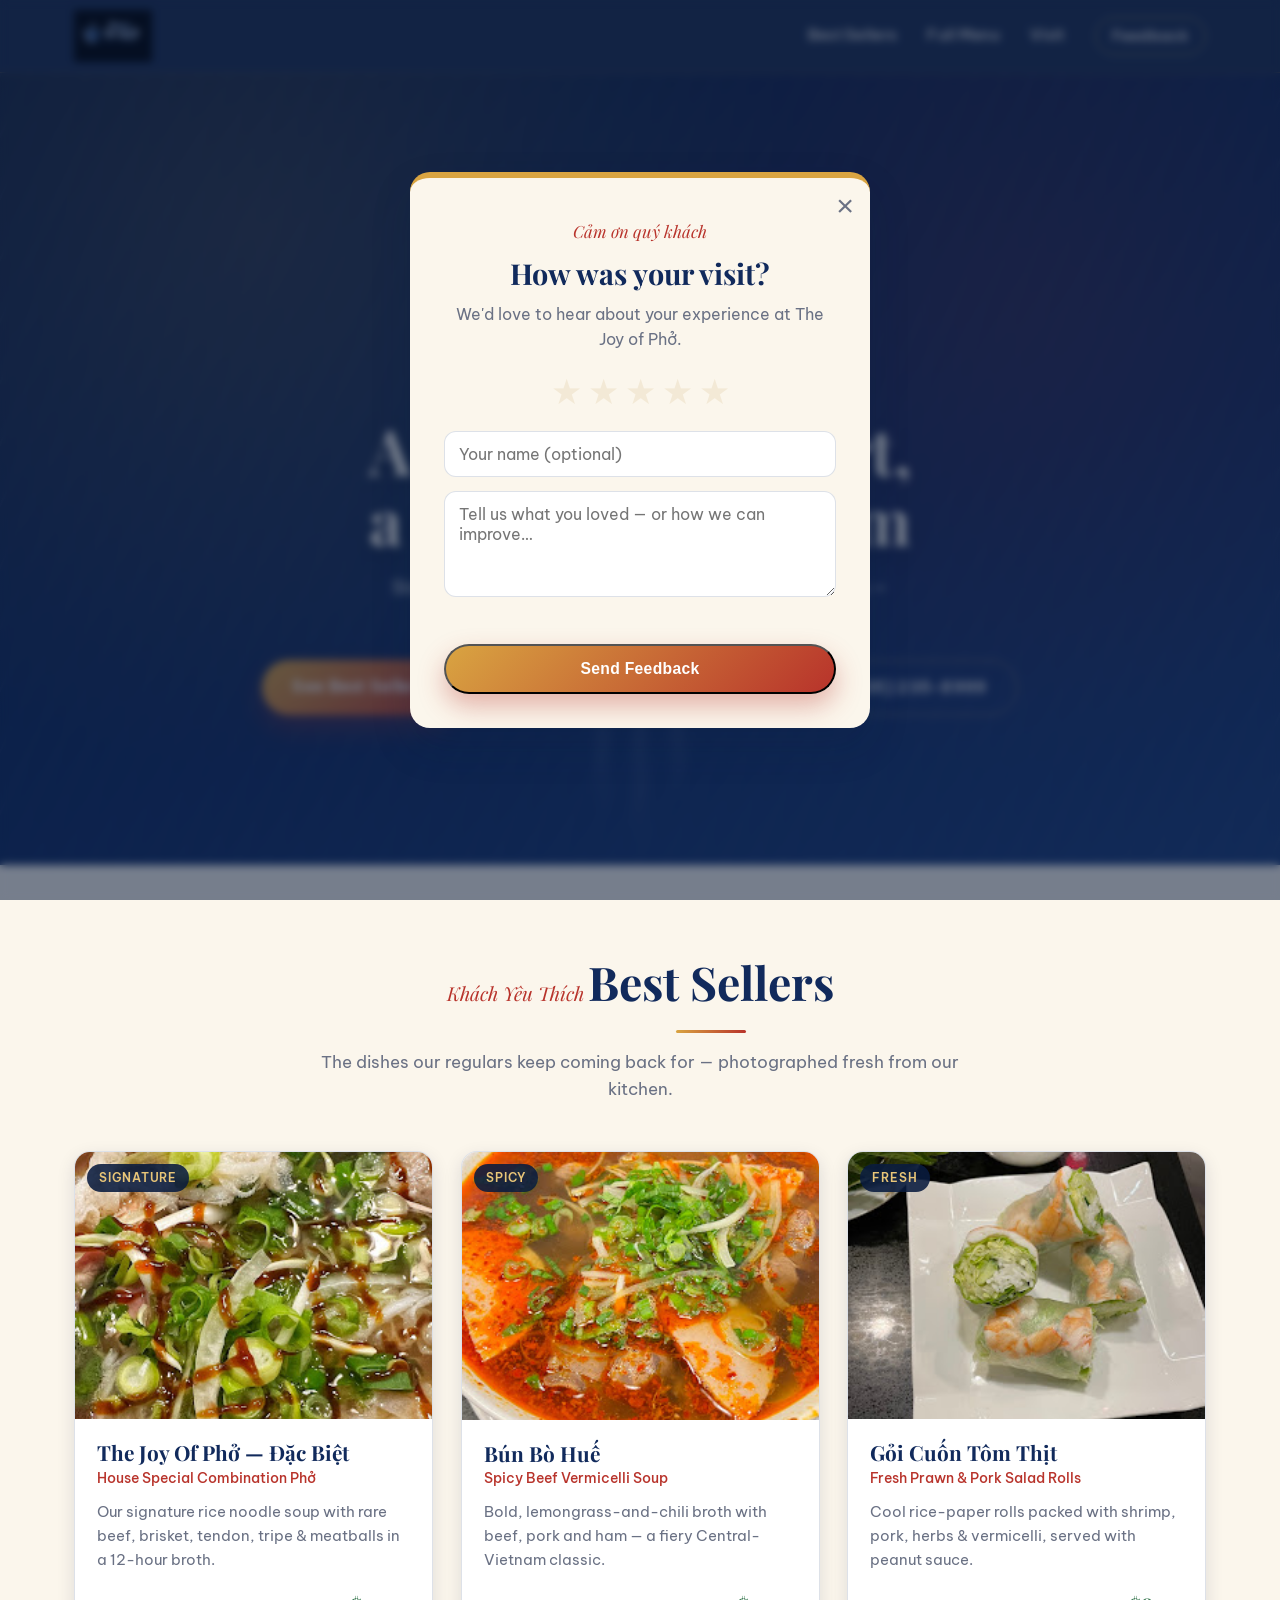
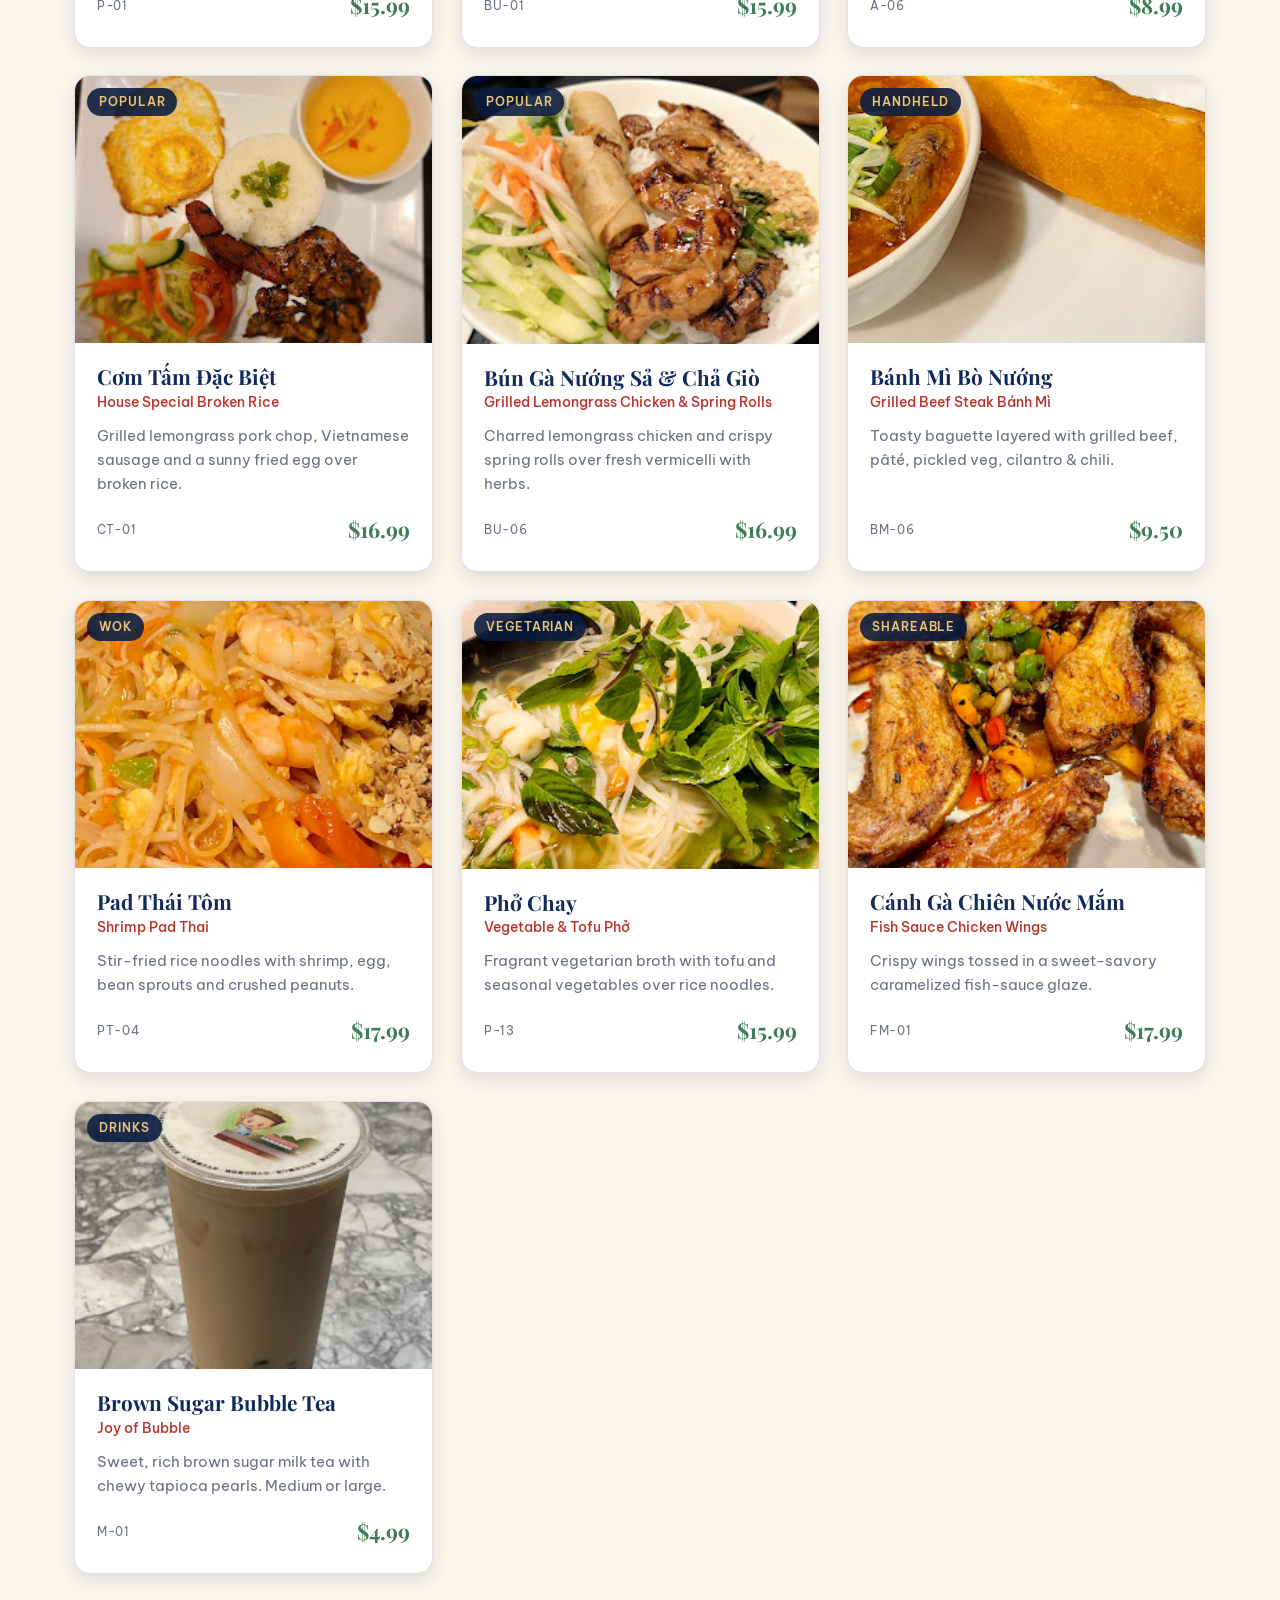
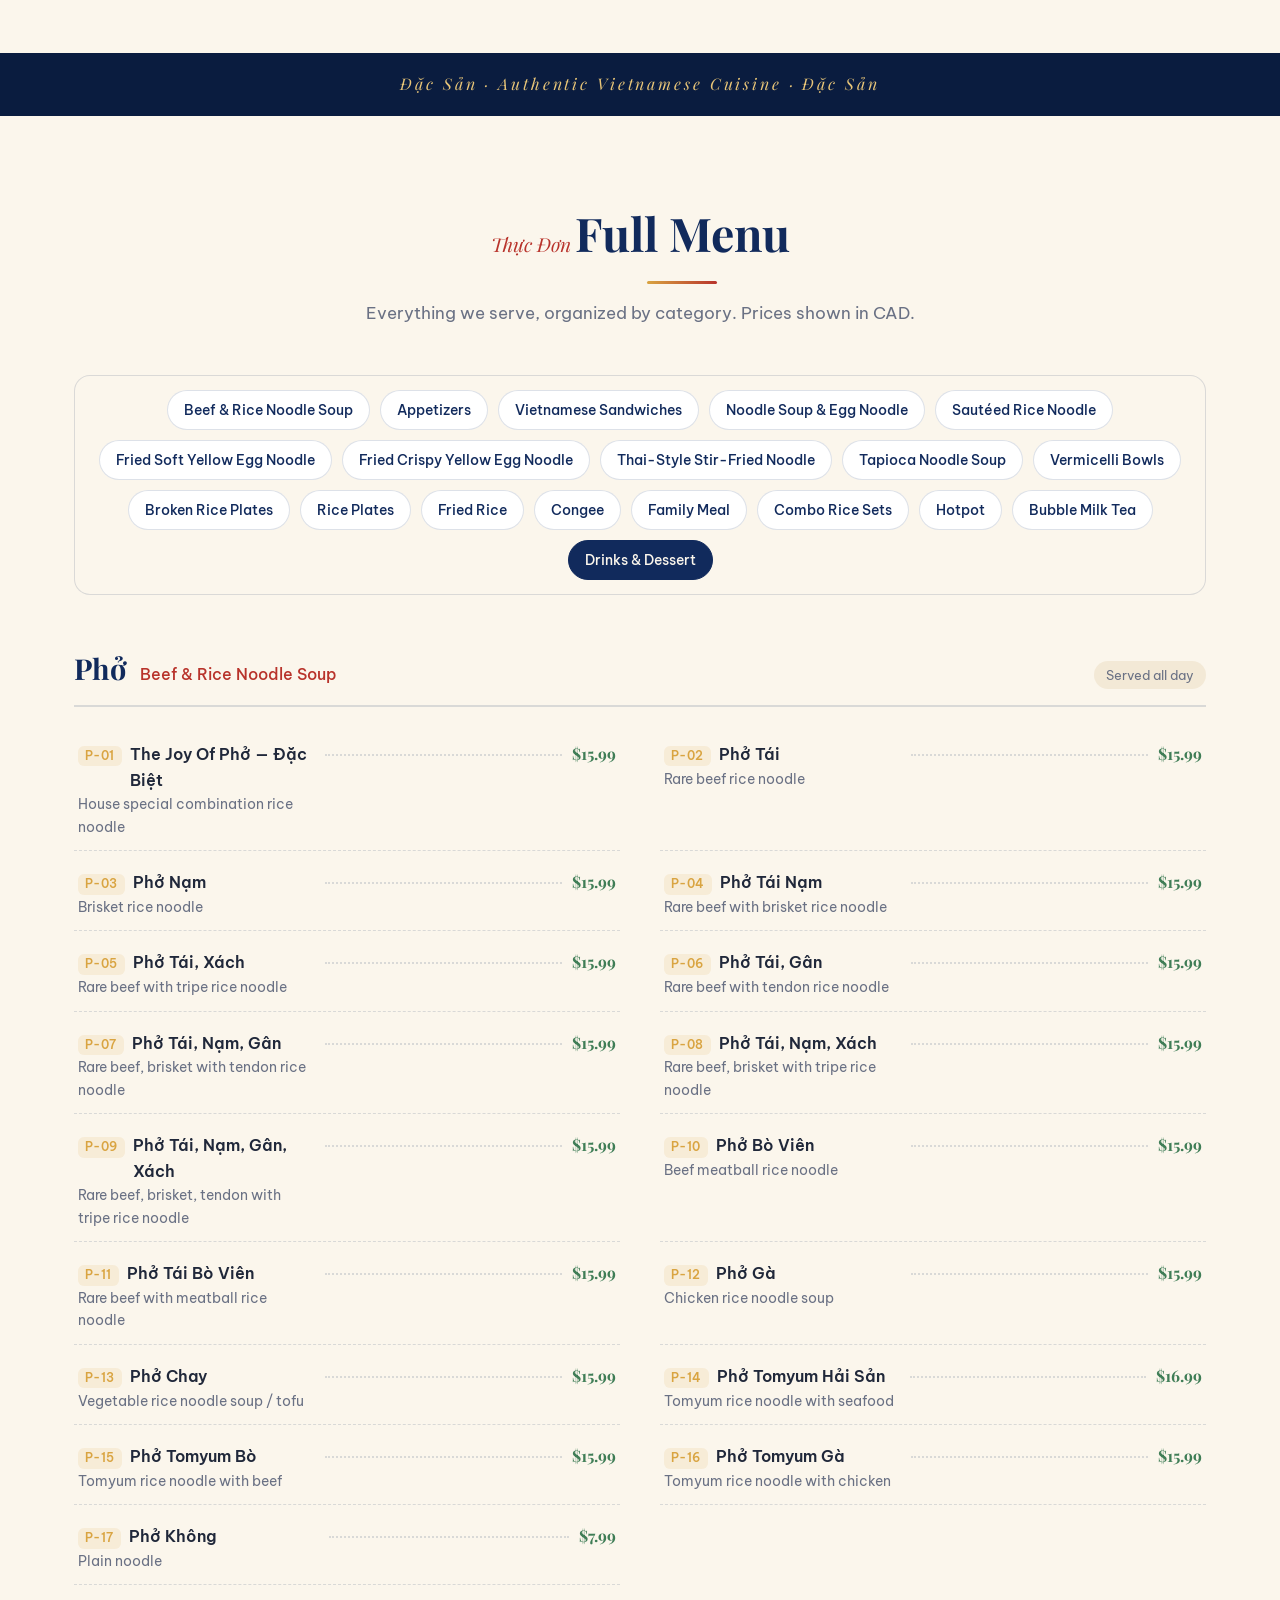
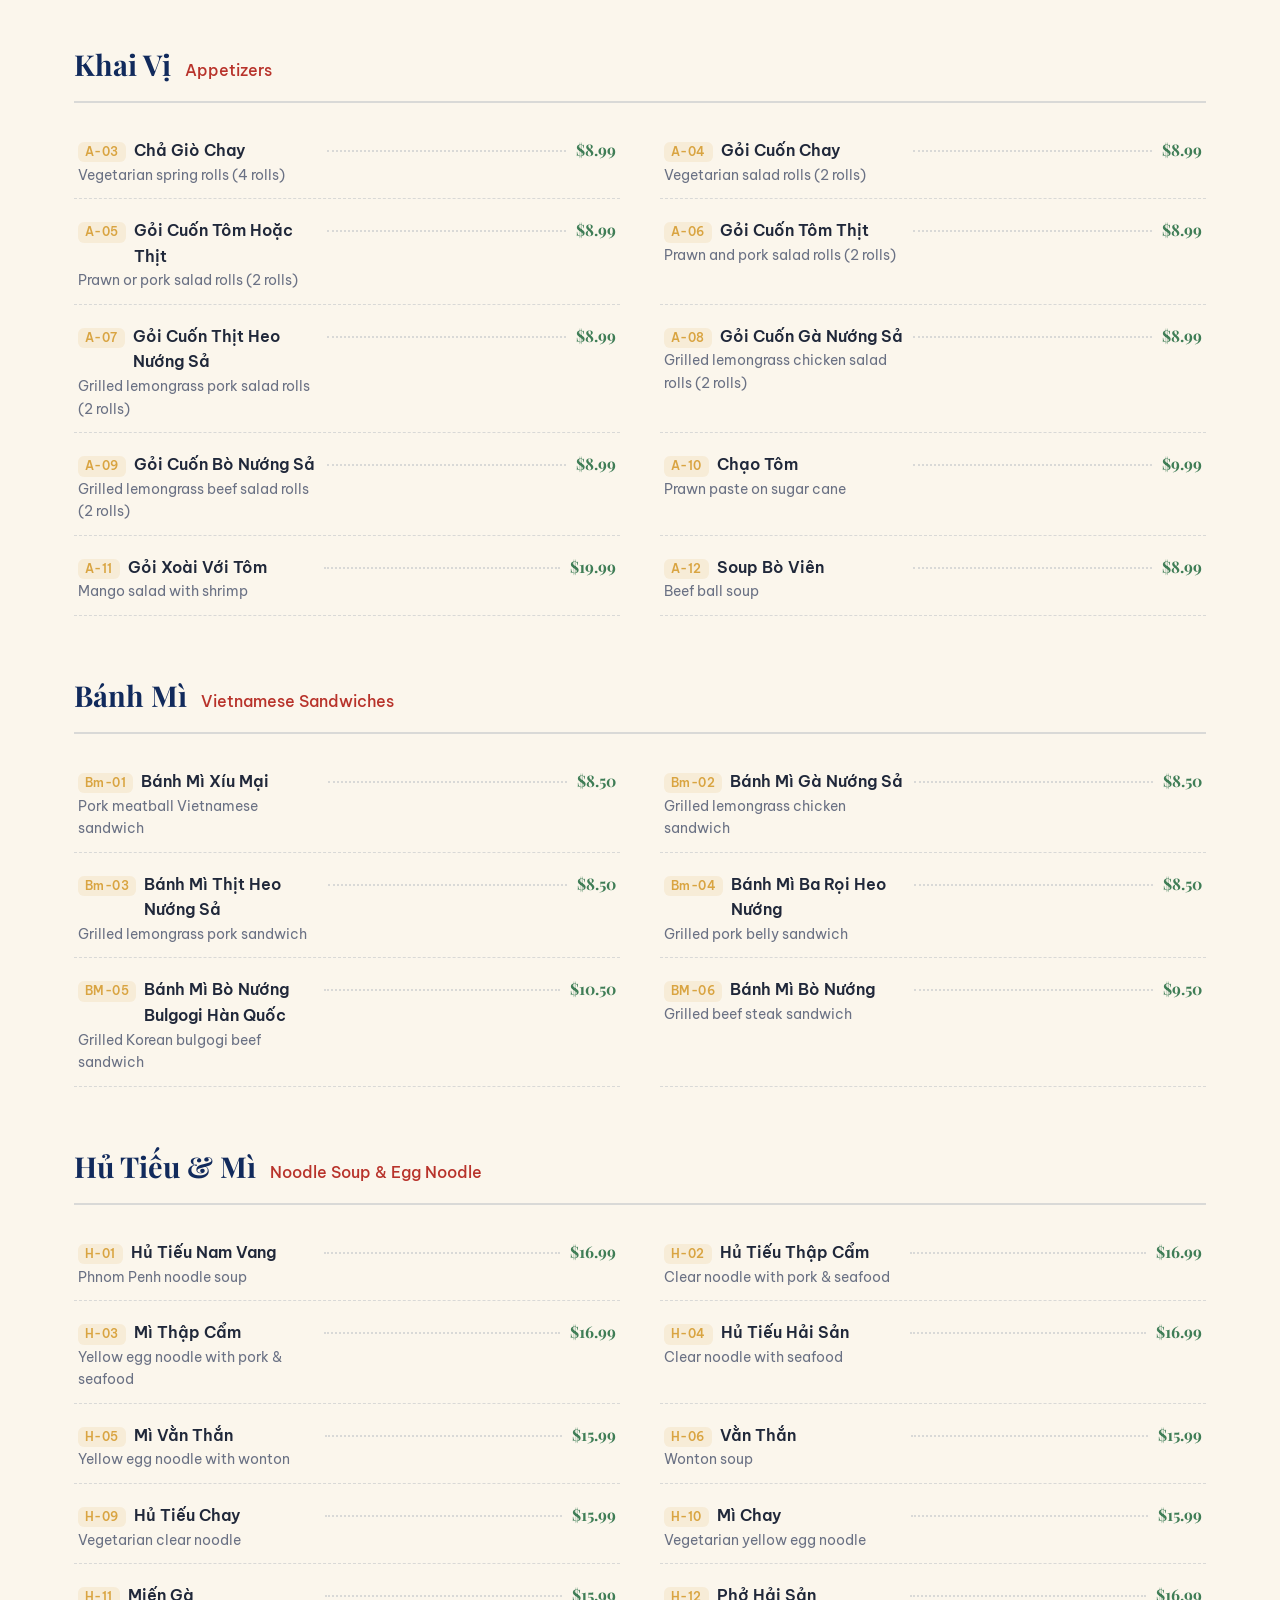
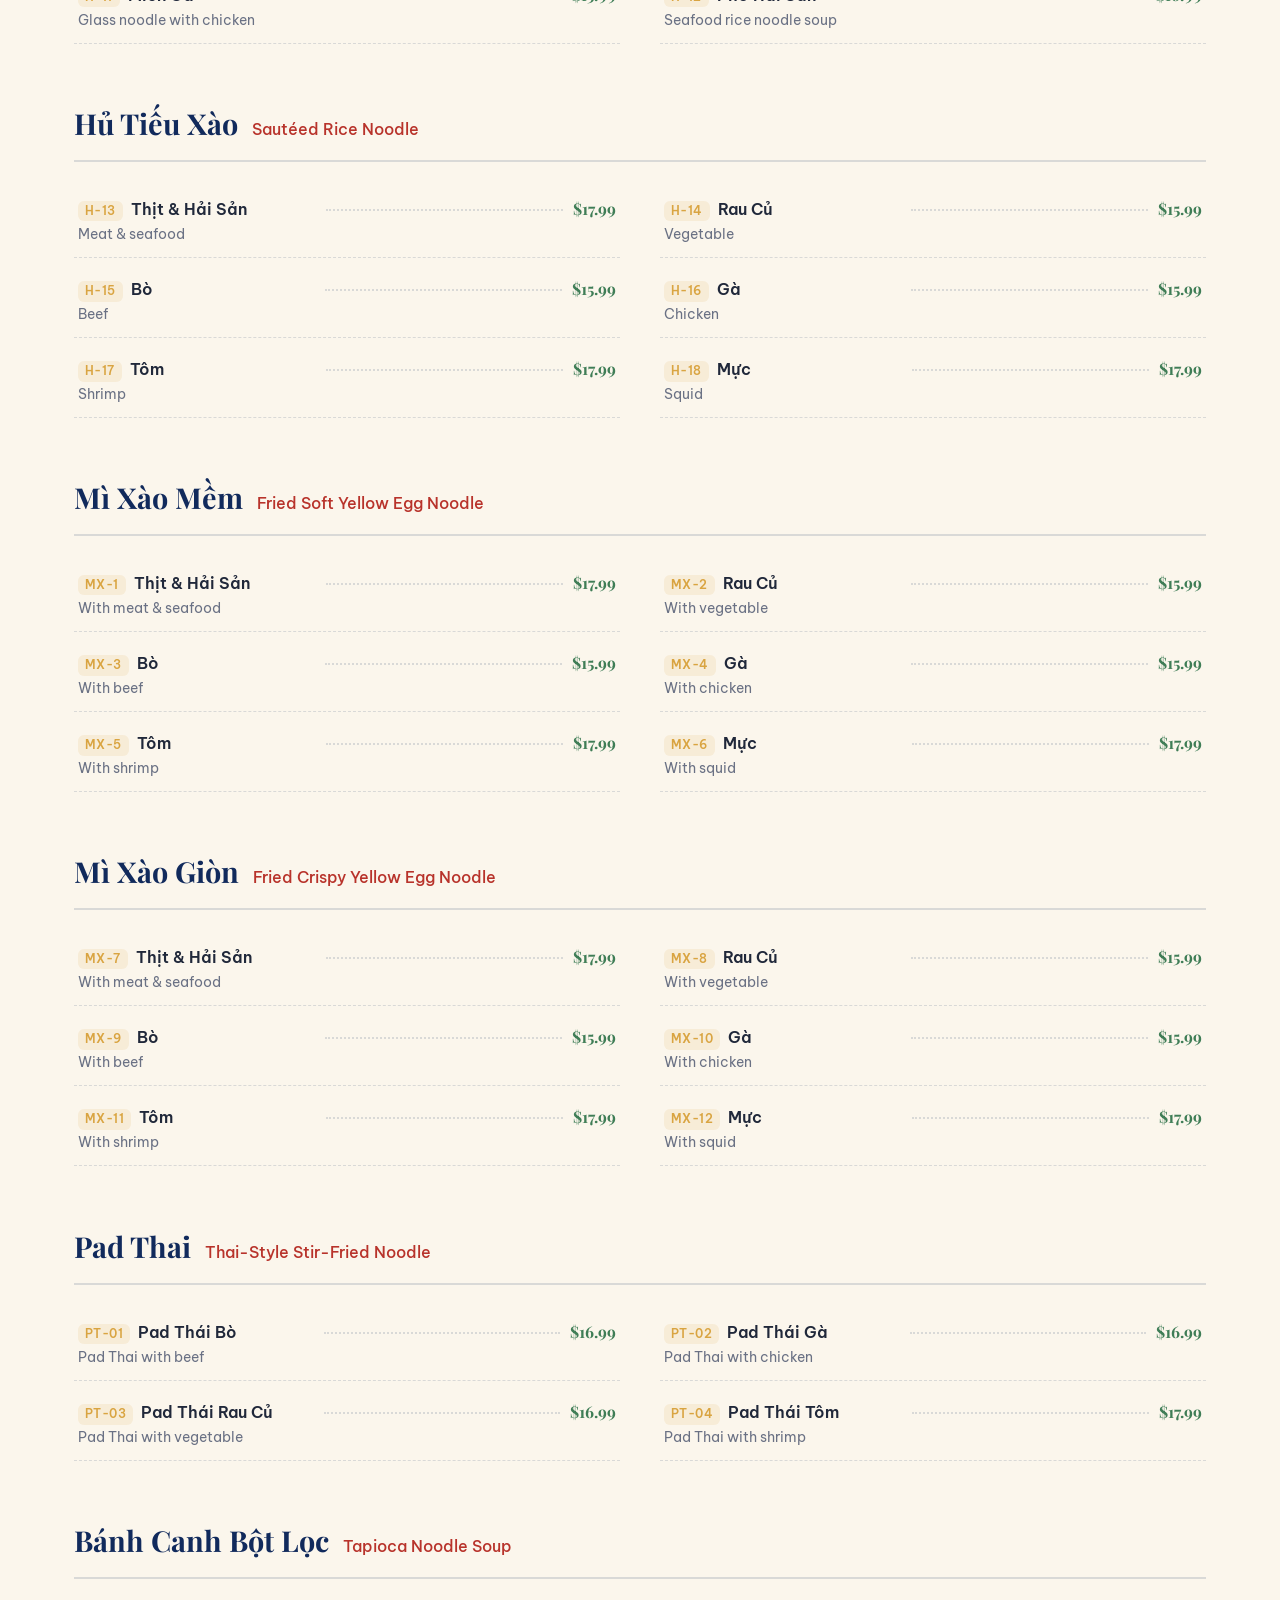
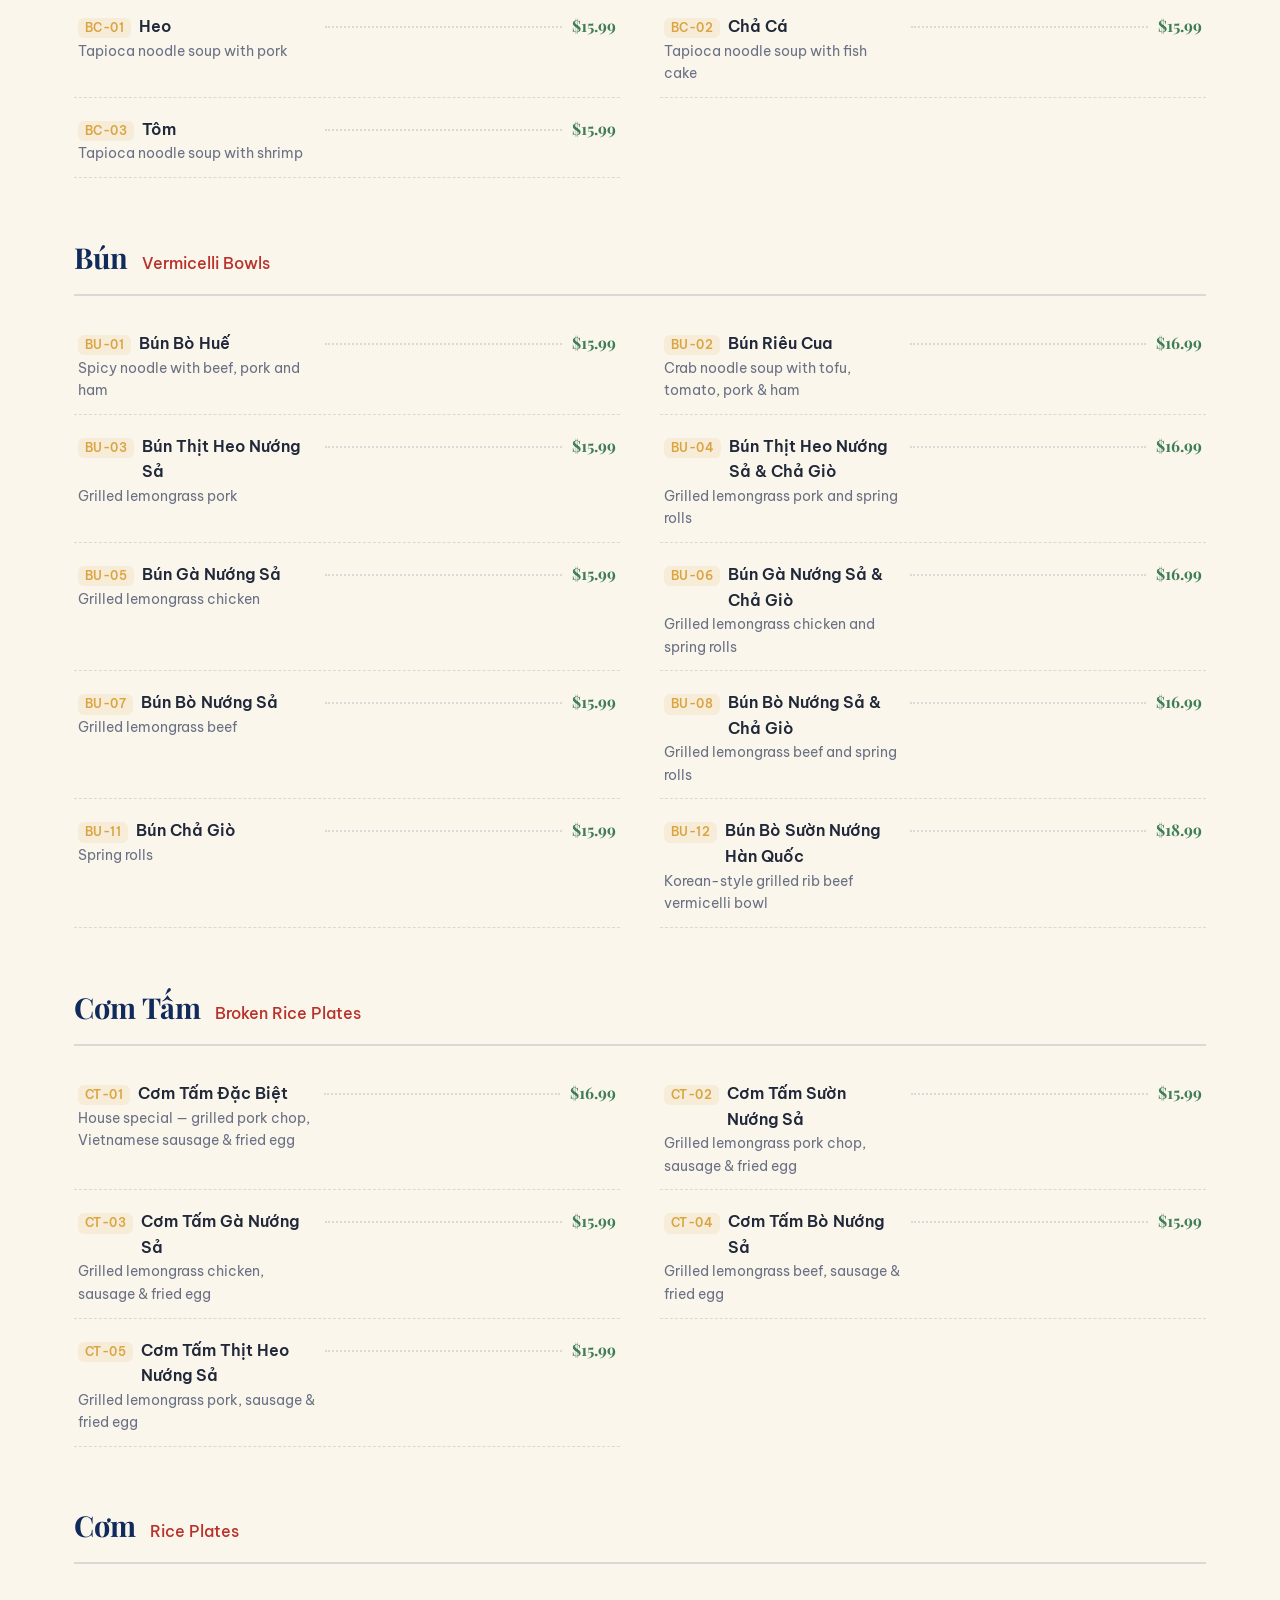
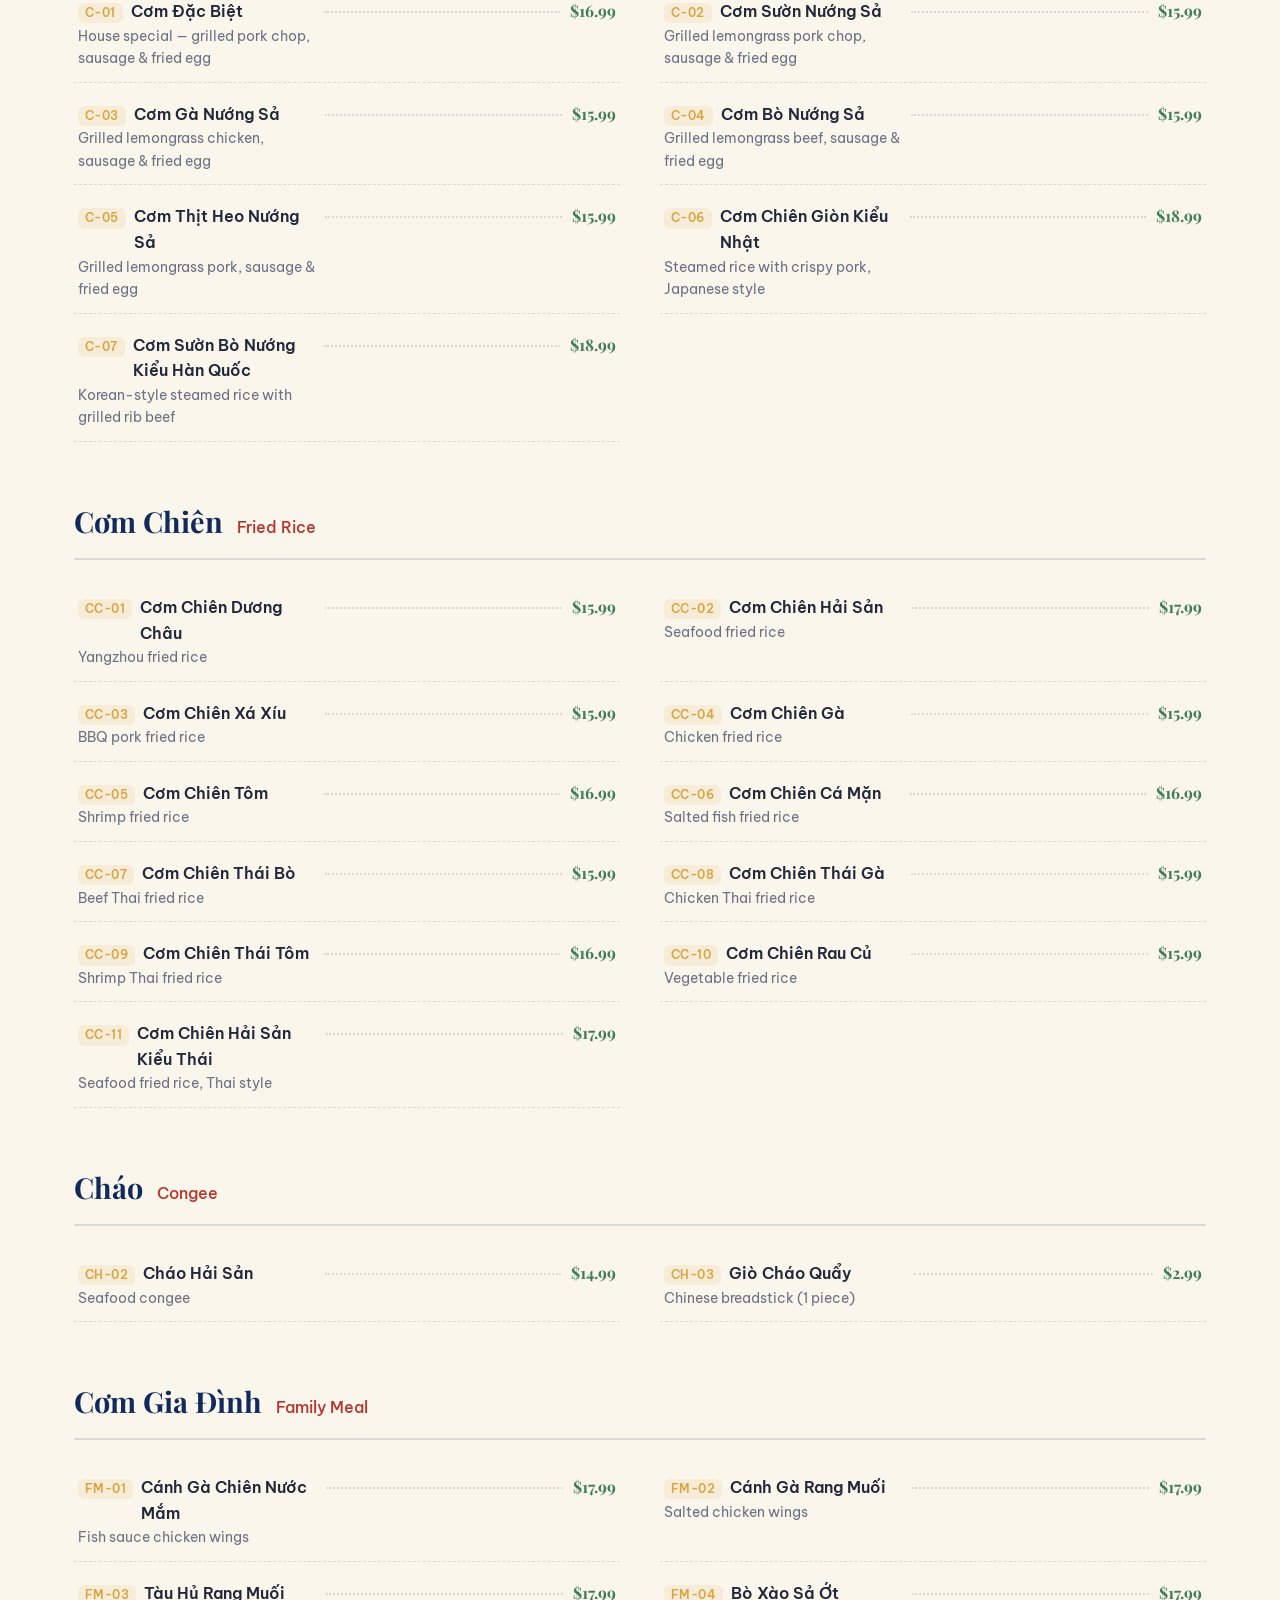
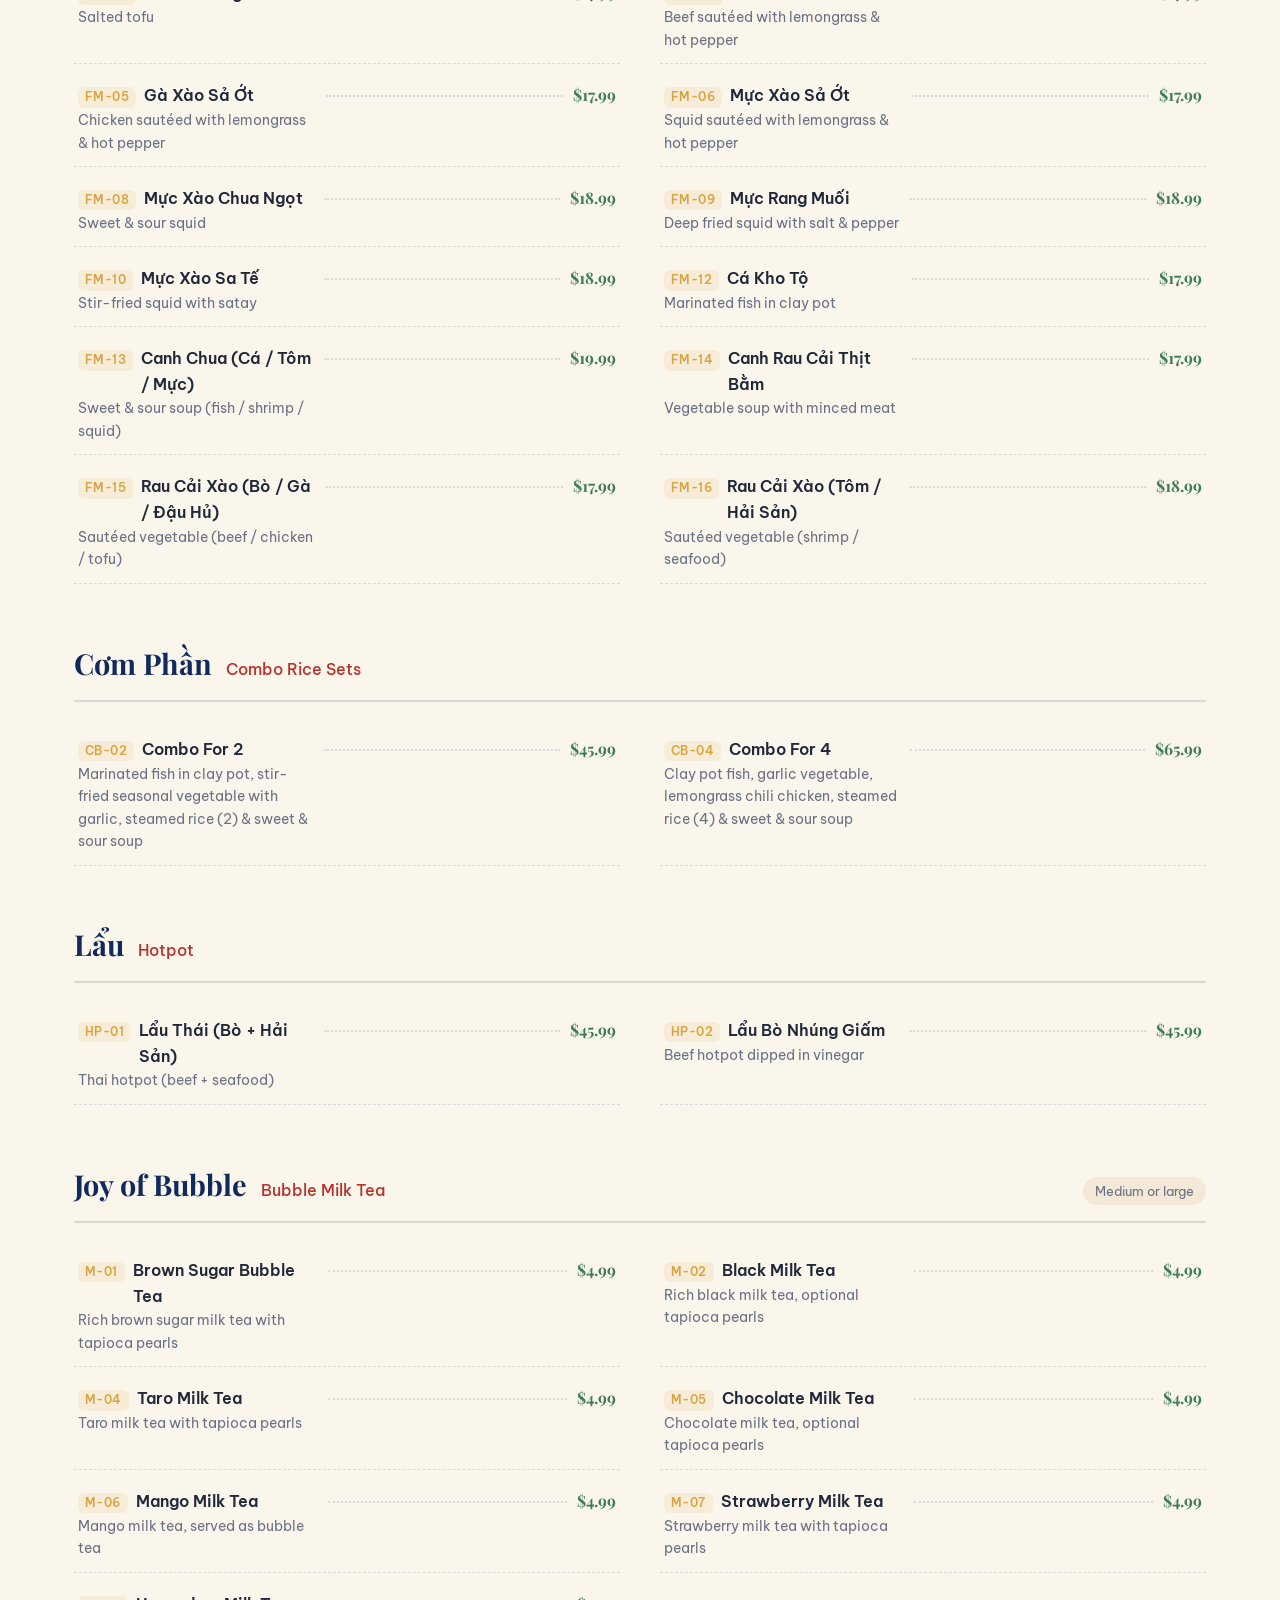
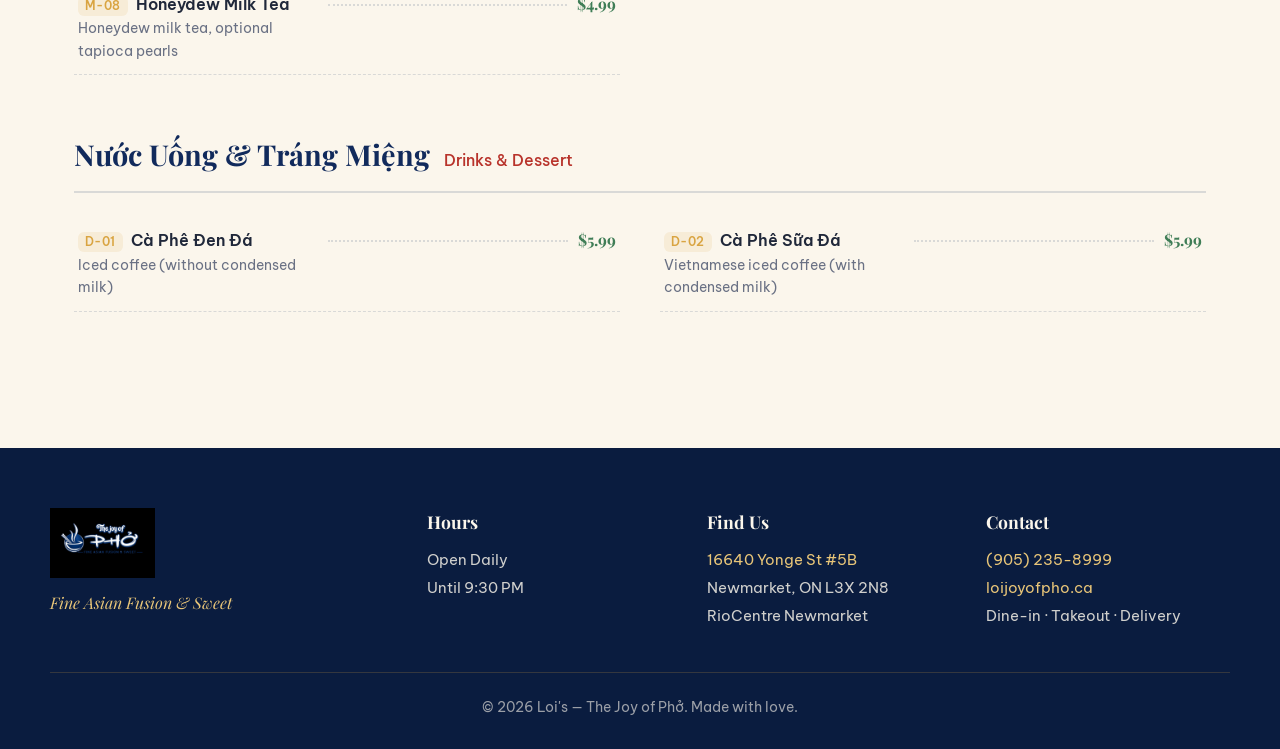
==== commit c0af267f: "Add feedback page, scroll animations, and mobile-first improvements" ====
--- a/index.html
+++ b/index.html
@@ -2,9 +2,15 @@
 <html lang="en">
 <head>
   <meta charset="UTF-8" />
-  <meta name="viewport" content="width=device-width, initial-scale=1.0" />
+  <meta name="viewport" content="width=device-width, initial-scale=1.0, viewport-fit=cover" />
   <title>Loi's — The Joy of Phở | Fine Asian Fusion</title>
   <meta name="description" content="Loi's — The Joy of Phở. Authentic Vietnamese pho, banh mi, vermicelli bowls, broken rice and bubble tea. Fine Asian fusion & sweet." />
+  <meta name="theme-color" content="#0a1c3f" />
+  <meta name="mobile-web-app-capable" content="yes" />
+  <meta name="apple-mobile-web-app-capable" content="yes" />
+  <meta name="apple-mobile-web-app-status-bar-style" content="black-translucent" />
+  <meta name="apple-mobile-web-app-title" content="Joy of Phở" />
+  <link rel="apple-touch-icon" href="assets/brand/logo.png" />
   <link rel="preconnect" href="https://fonts.googleapis.com" />
   <link rel="preconnect" href="https://fonts.gstatic.com" crossorigin />
   <link href="https://fonts.googleapis.com/css2?family=Playfair+Display:ital,wght@0,500;0,700;1,500&family=Be+Vietnam+Pro:wght@300;400;500;600;700&display=swap" rel="stylesheet" />
@@ -145,6 +151,12 @@
     </div>
   </div>
 
+  <!-- Mobile quick-call button -->
+  <a class="fab-call" href="tel:+19052358999" aria-label="Call to order">
+    <svg viewBox="0 0 24 24" aria-hidden="true"><path d="M6.6 10.8c1.4 2.8 3.8 5.2 6.6 6.6l2.2-2.2c.3-.3.7-.4 1-.2 1.1.4 2.3.6 3.6.6.6 0 1 .4 1 1V20c0 .6-.4 1-1 1C10.6 21 3 13.4 3 4c0-.6.4-1 1-1h3.4c.6 0 1 .4 1 1 0 1.3.2 2.5.6 3.6.1.4 0 .8-.3 1l-2.1 2.2z"/></svg>
+    <span>Call</span>
+  </a>
+
   <script src="js/menu-data.js"></script>
   <script src="js/app.js"></script>
 </body>
--- a/css/styles.css
+++ b/css/styles.css
@@ -36,10 +36,14 @@
   background: var(--cream);
   line-height: 1.6;
   -webkit-font-smoothing: antialiased;
+  -webkit-tap-highlight-color: transparent;
+  -webkit-text-size-adjust: 100%;
+  text-size-adjust: 100%;
 }
 
 img { max-width: 100%; display: block; }
 a { color: inherit; text-decoration: none; }
+button, a { -webkit-tap-highlight-color: transparent; }
 
 /* ---------- Header / Nav ---------- */
 .site-header {
@@ -548,6 +552,9 @@
   position: relative;
   width: 100%;
   max-width: 460px;
+  max-height: 92vh;
+  overflow-y: auto;
+  -webkit-overflow-scrolling: touch;
   background: var(--cream);
   border-radius: 20px;
   padding: 40px 34px 34px;
@@ -648,8 +655,86 @@
   box-shadow: var(--shadow-sm);
 }
 
+/* ---------- Scroll reveal & animations ---------- */
+.reveal {
+  opacity: 0;
+  transform: translateY(26px);
+  transition: opacity 0.7s cubic-bezier(0.22, 1, 0.36, 1),
+    transform 0.7s cubic-bezier(0.22, 1, 0.36, 1);
+  will-change: opacity, transform;
+}
+.reveal.is-visible {
+  opacity: 1;
+  transform: none;
+}
+
+/* Hero entrance (runs on load) */
+@keyframes heroFadeUp {
+  from { opacity: 0; transform: translateY(30px); }
+  to { opacity: 1; transform: translateY(0); }
+}
+.hero-content > * {
+  opacity: 0;
+  animation: heroFadeUp 0.9s cubic-bezier(0.22, 1, 0.36, 1) forwards;
+}
+.hero-logo { animation-delay: 0.05s; }
+.hero-kicker { animation-delay: 0.2s; }
+.hero-title { animation-delay: 0.35s; }
+.hero-sub { animation-delay: 0.5s; }
+.hero-actions { animation-delay: 0.65s; }
+
+.page-hero-content > * {
+  opacity: 0;
+  animation: heroFadeUp 0.8s cubic-bezier(0.22, 1, 0.36, 1) forwards;
+}
+.page-hero-content > *:nth-child(2) { animation-delay: 0.12s; }
+.page-hero-content > *:nth-child(3) { animation-delay: 0.24s; }
+
+/* Button sheen on hover */
+.btn-primary { position: relative; overflow: hidden; }
+.btn-primary::after {
+  content: "";
+  position: absolute;
+  top: 0; left: -120%;
+  width: 60%; height: 100%;
+  background: linear-gradient(120deg, transparent, rgba(255, 255, 255, 0.35), transparent);
+  transform: skewX(-20deg);
+  transition: left 0.6s ease;
+}
+.btn-primary:hover::after { left: 130%; }
+
+/* Star pop when selected */
+@keyframes starPop {
+  0% { transform: scale(1); }
+  50% { transform: scale(1.35); }
+  100% { transform: scale(1); }
+}
+.star.filled { animation: starPop 0.28s ease; }
+
+/* Review cards gentle entrance handled via .reveal + stagger (JS) */
+
+/* Modal content fade */
+.modal-thanks .thanks-mark { animation: heroFadeUp 0.5s ease forwards; }
+
+@media (prefers-reduced-motion: reduce) {
+  .reveal { opacity: 1; transform: none; transition: none; }
+  .hero-content > *, .page-hero-content > * { opacity: 1; animation: none; }
+  .btn-primary::after { display: none; }
+  .star.filled { animation: none; }
+  .steam { animation: none; }
+  .fab-call { animation: none; }
+  html { scroll-behavior: auto; }
+}
+
+/* ---------- Mobile quick-call button ---------- */
+.fab-call { display: none; }
+
 /* ---------- Responsive ---------- */
 @media (max-width: 760px) {
+  html { scroll-padding-top: 132px; }
+
+  .nav-inner { padding: 8px 18px; }
+  .brand img { height: 46px; }
   .nav-links {
     position: absolute;
     top: 100%; left: 0; right: 0;
@@ -661,15 +746,92 @@
     overflow: hidden;
     transition: max-height 0.3s ease, padding 0.3s ease;
   }
-  .nav-links.open { max-height: 280px; padding: 16px 24px; }
-  .nav-links a { padding: 12px 0; border-bottom: 1px solid rgba(255,255,255,0.08); }
-  .nav-toggle { display: flex; }
+  .nav-links.open { max-height: 320px; padding: 12px 24px; }
+  .nav-links a { padding: 14px 0; border-bottom: 1px solid rgba(255,255,255,0.08); font-size: 1rem; }
+  .nav-feedback { text-align: center; margin-top: 4px; }
+  .nav-toggle { display: flex; padding: 10px; }
+
+  /* Sections breathe less on small screens */
+  .section { padding: 52px 18px; }
+  .section-head { margin-bottom: 34px; }
+
+  /* Hero: shorter, content-driven height; full-width actions */
+  .hero { min-height: auto; padding: 64px 20px 72px; }
+  .hero-sub { font-size: 1rem; }
+  .hero-actions { flex-direction: column; gap: 12px; width: 100%; }
+  .hero-actions .btn { width: 100%; padding: 15px 22px; }
+
+  .btn { padding: 14px 24px; }
+
+  /* Best sellers / reviews single column with comfy cards */
+  .bestseller-grid { grid-template-columns: 1fr; gap: 20px; }
+  .review-grid { grid-template-columns: 1fr; gap: 16px; }
   .item-grid { grid-template-columns: 1fr; }
-  .footer-inner { grid-template-columns: 1fr 1fr; }
-  .cat-nav { top: 68px; }
+  .footer-inner { grid-template-columns: 1fr 1fr; gap: 26px; }
   .menu-cat-note { margin-left: 0; }
-}
+  .menu-cat-vi { font-size: 1.5rem; }
+
+  /* Category bar becomes a single horizontal scrolling strip so it
+     no longer fills the screen and hides the menu list. */
+  .cat-nav {
+    top: 70px;
+    flex-wrap: nowrap;
+    justify-content: flex-start;
+    overflow-x: auto;
+    -webkit-overflow-scrolling: touch;
+    scrollbar-width: thin;
+    gap: 8px;
+    padding: 10px 12px;
+    margin-bottom: 30px;
+    border-radius: 12px;
+  }
+  .cat-nav::-webkit-scrollbar { height: 5px; }
+  .cat-nav::-webkit-scrollbar-thumb { background: var(--line); border-radius: 999px; }
+  .cat-chip { flex: 0 0 auto; padding: 10px 16px; font-size: 0.9rem; }
+  .menu-cat { scroll-margin-top: 132px; }
+
+  /* Bigger touch targets in menu rows */
+  .menu-item { padding: 14px 2px; }
+  .item-name { font-size: 1rem; }
+
+  /* Modal fits small screens, easier to tap */
+  .modal { padding: 34px 22px 26px; border-radius: 18px; }
+  .star { font-size: 2.5rem; padding: 4px; }
+  .rating { gap: 4px; }
+  .field-row input, .field-row textarea { font-size: 1rem; padding: 13px 14px; }
+
+  /* Floating one-tap call button */
+  .fab-call {
+    display: inline-flex;
+    align-items: center;
+    gap: 8px;
+    position: fixed;
+    right: 16px;
+    bottom: calc(16px + env(safe-area-inset-bottom));
+    z-index: 60;
+    background: linear-gradient(135deg, var(--gold), var(--red));
+    color: #fff;
+    font-weight: 600;
+    font-size: 0.95rem;
+    padding: 14px 20px;
+    border-radius: 999px;
+    box-shadow: 0 12px 26px rgba(184, 51, 43, 0.45);
+    animation: fabIn 0.4s ease 0.8s both;
+  }
+  .fab-call svg { width: 20px; height: 20px; fill: currentColor; }
+  .fab-call:active { transform: scale(0.95); }
+}
+
+@keyframes fabIn {
+  from { opacity: 0; transform: translateY(20px) scale(0.8); }
+  to { opacity: 1; transform: translateY(0) scale(1); }
+}
+
 @media (max-width: 460px) {
-  .footer-inner { grid-template-columns: 1fr; }
+  .footer-inner { grid-template-columns: 1fr; text-align: center; }
+  .footer-brand img { margin-left: auto; margin-right: auto; }
   .hero-logo { height: 110px; }
-}
+  .hero-title { font-size: clamp(1.9rem, 8vw, 2.4rem); }
+  .section-title { font-size: 1.7rem; }
+  .feedback-summary { padding: 22px; gap: 18px; }
+}
